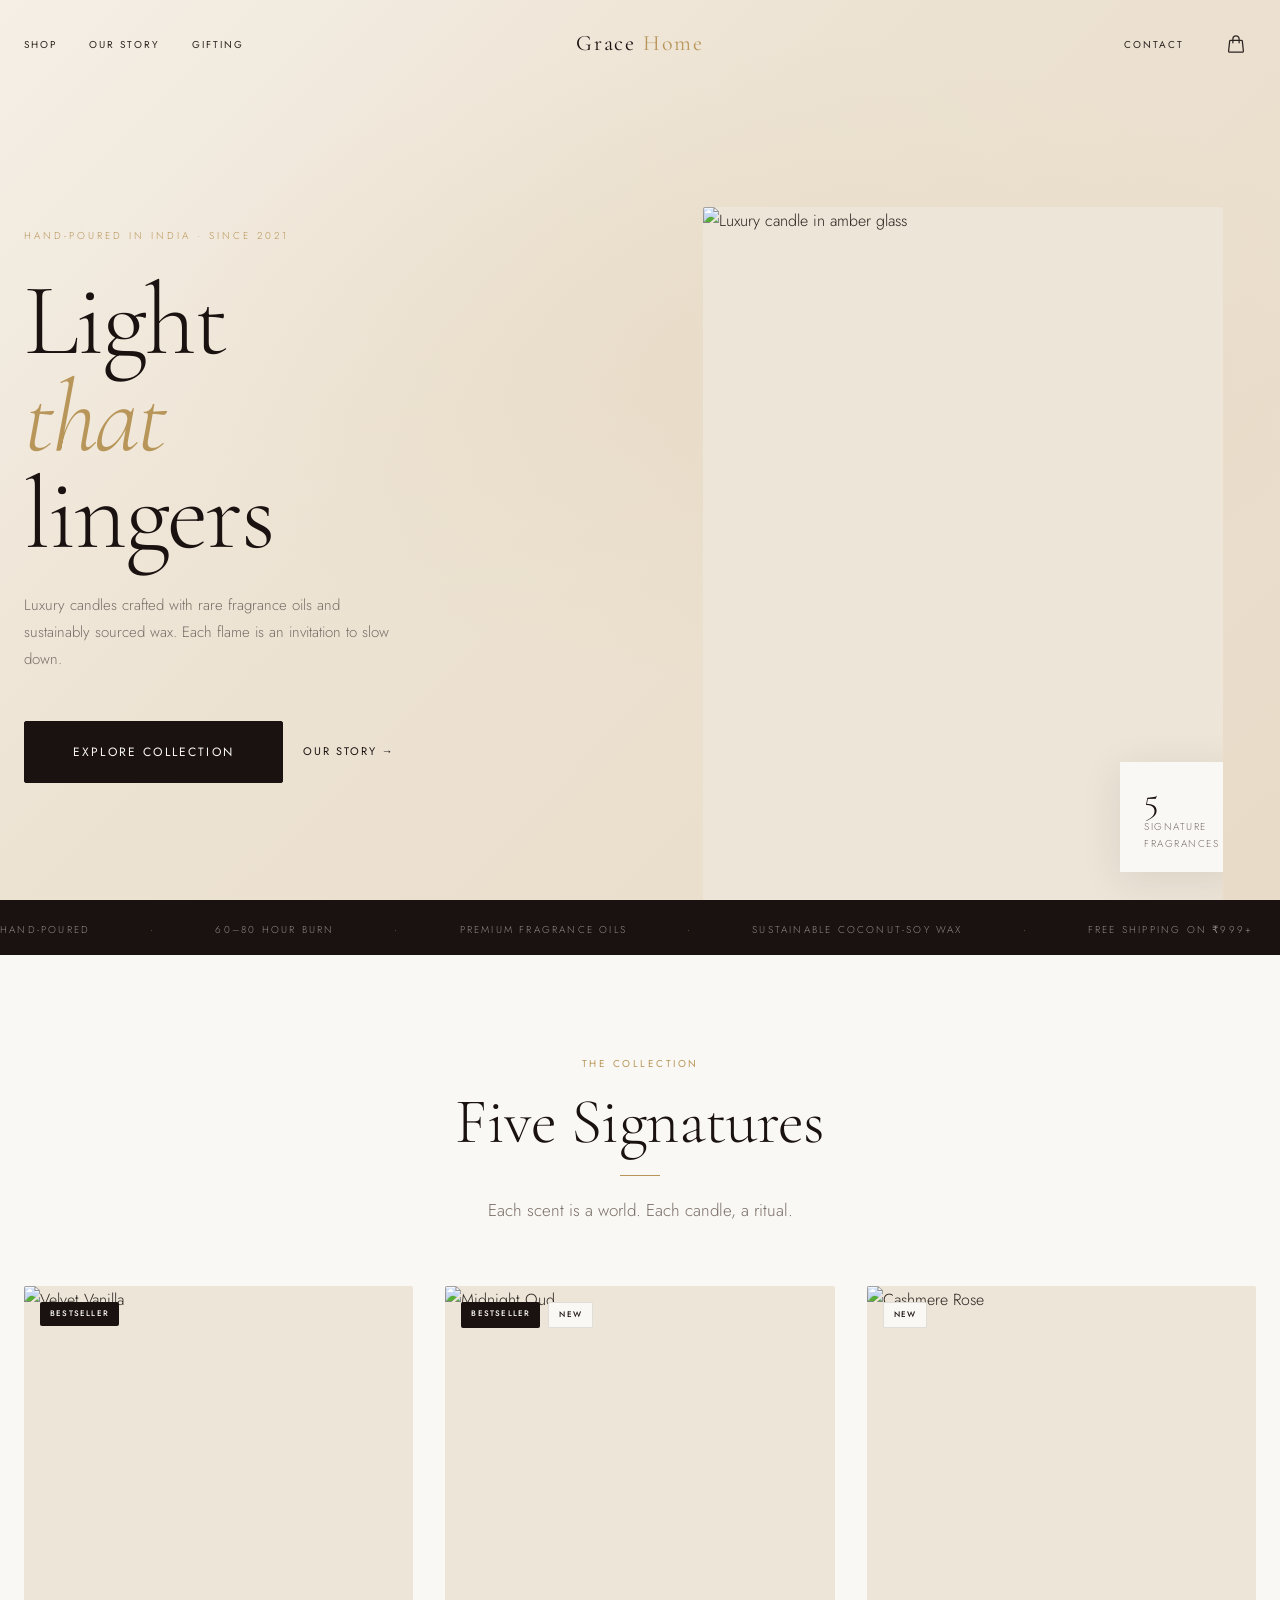
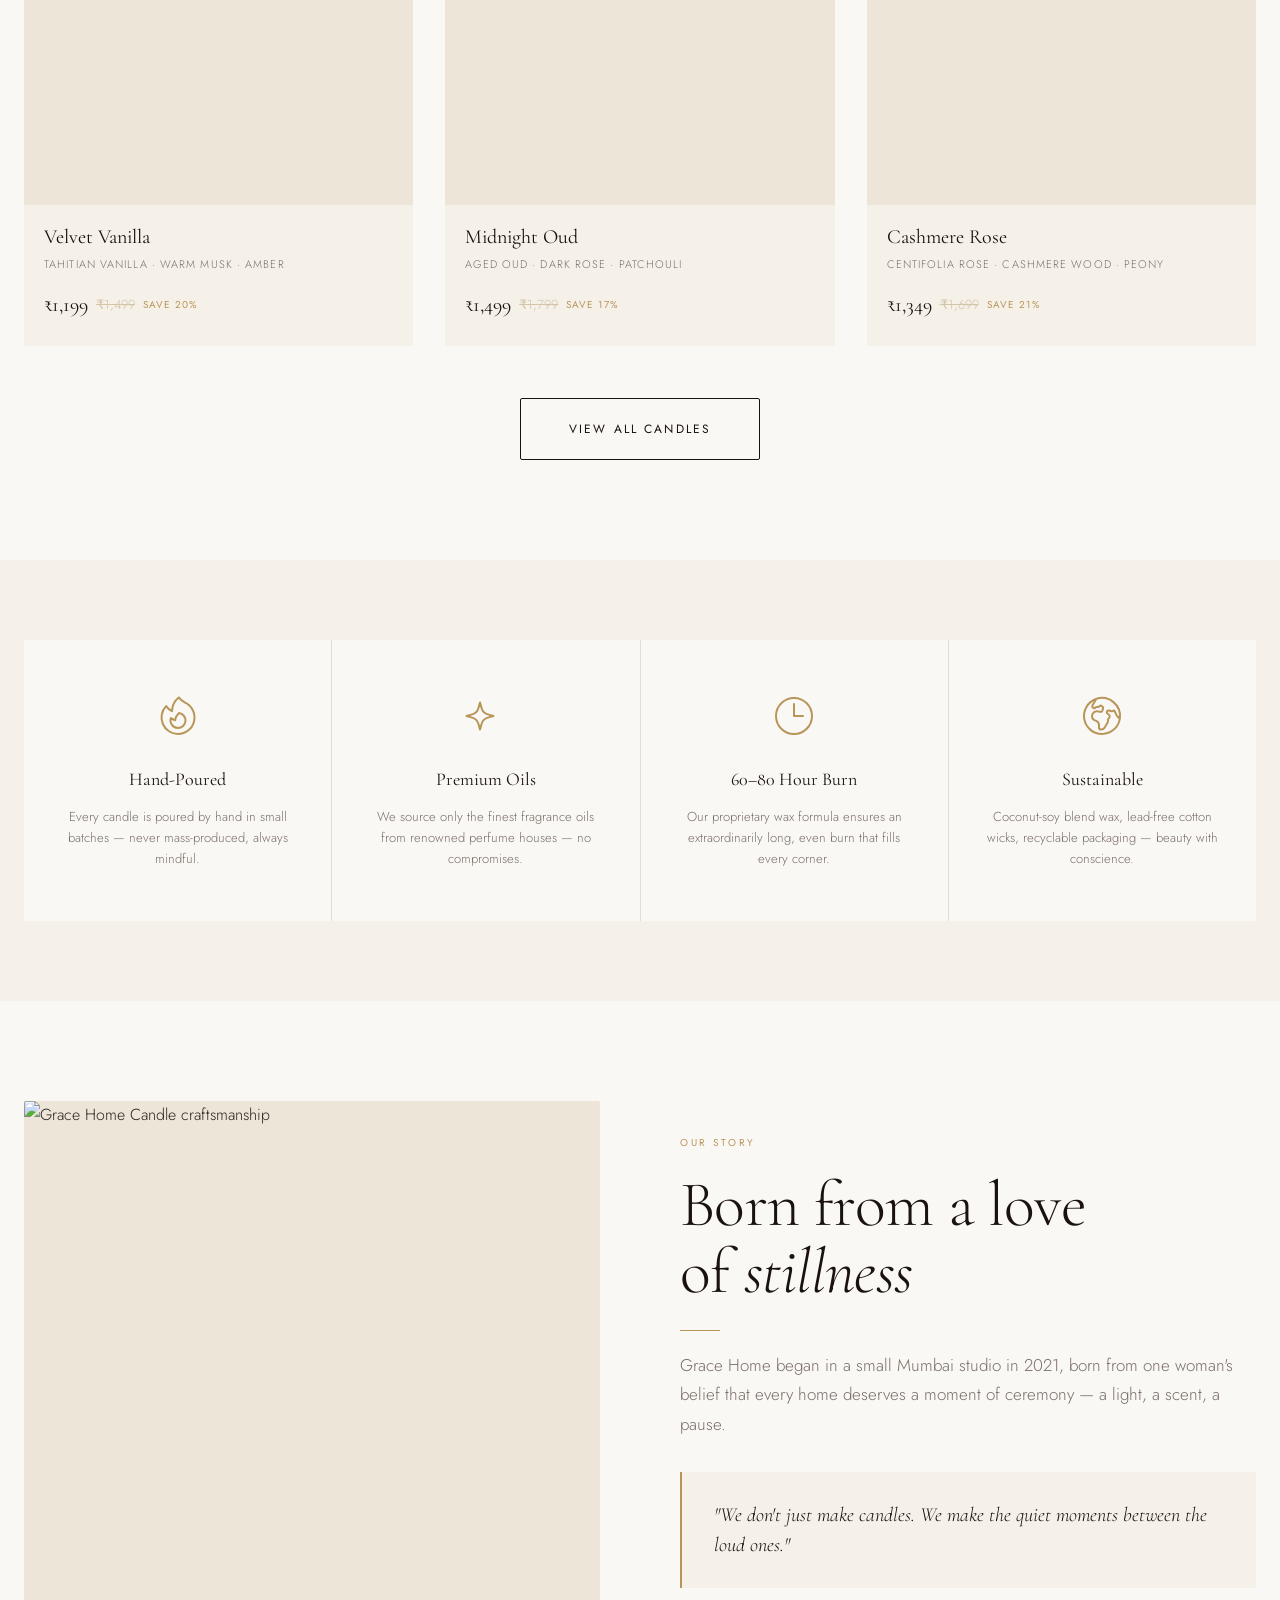
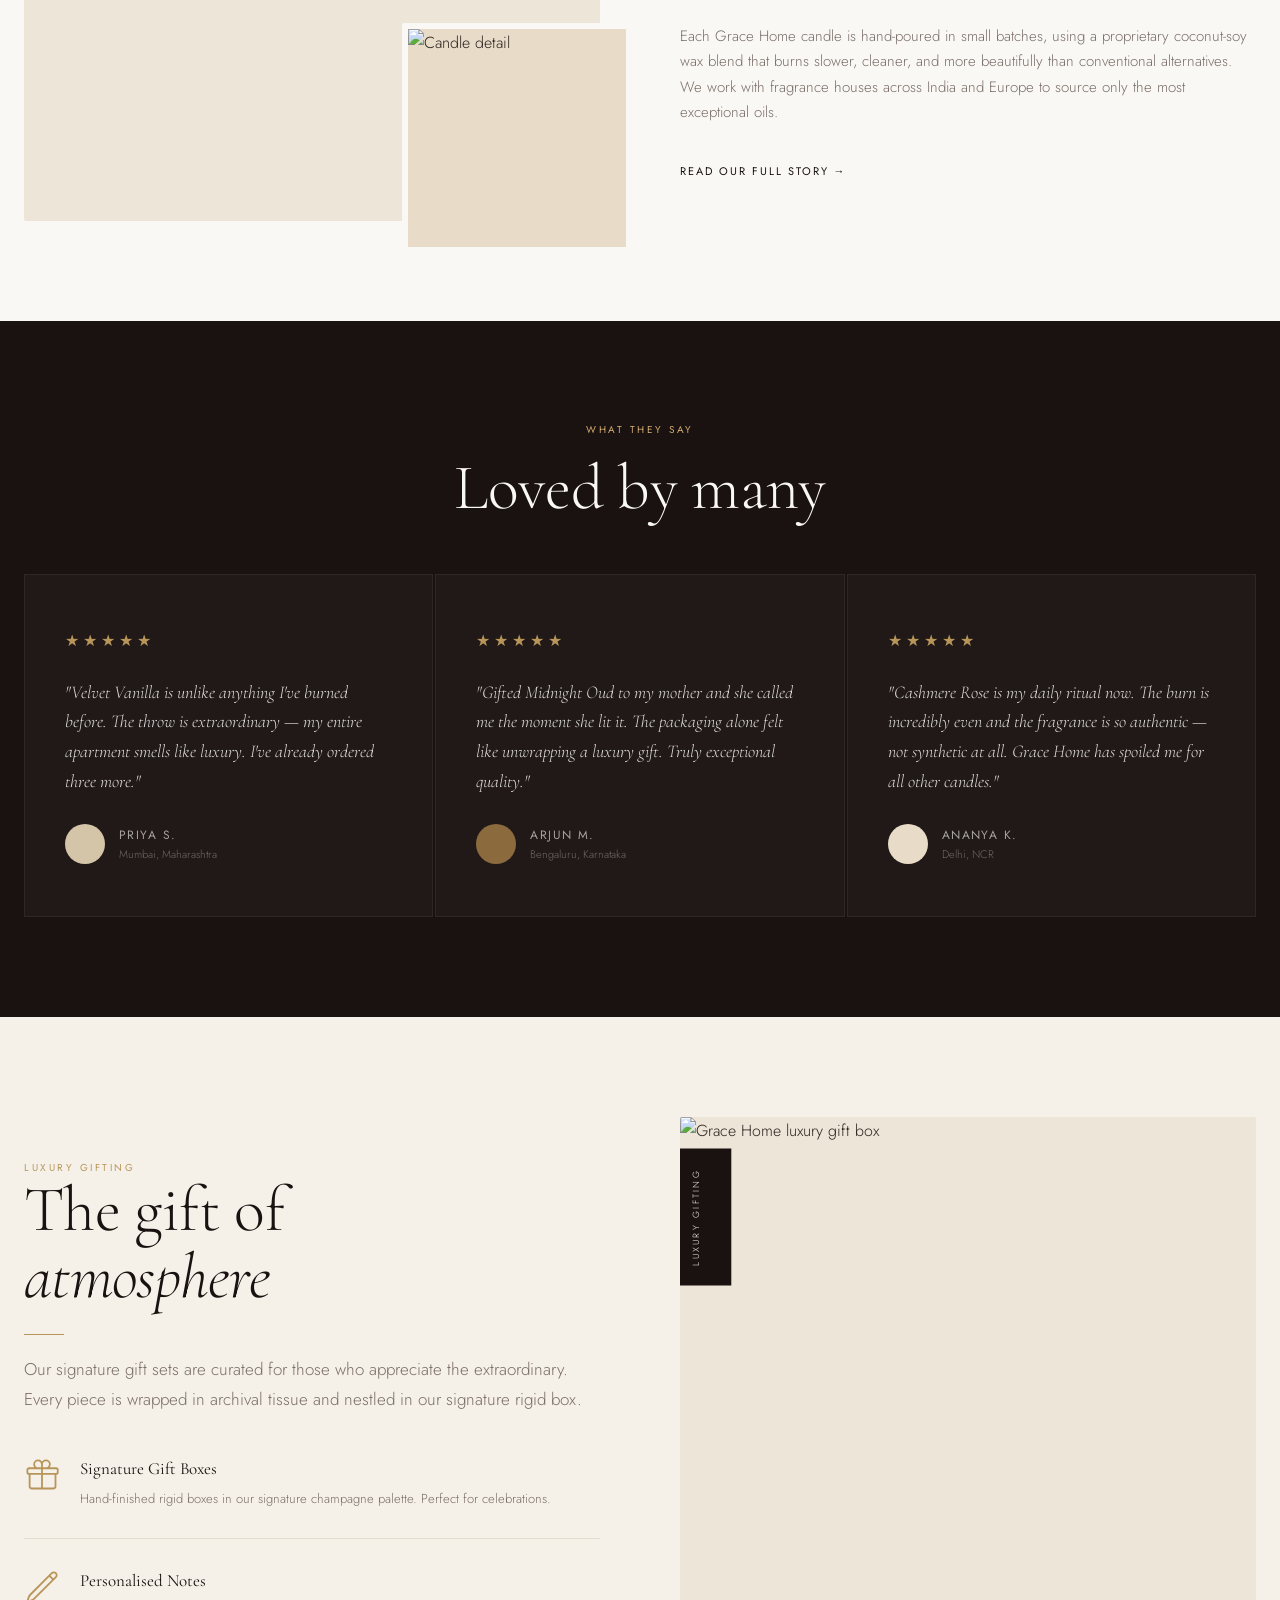
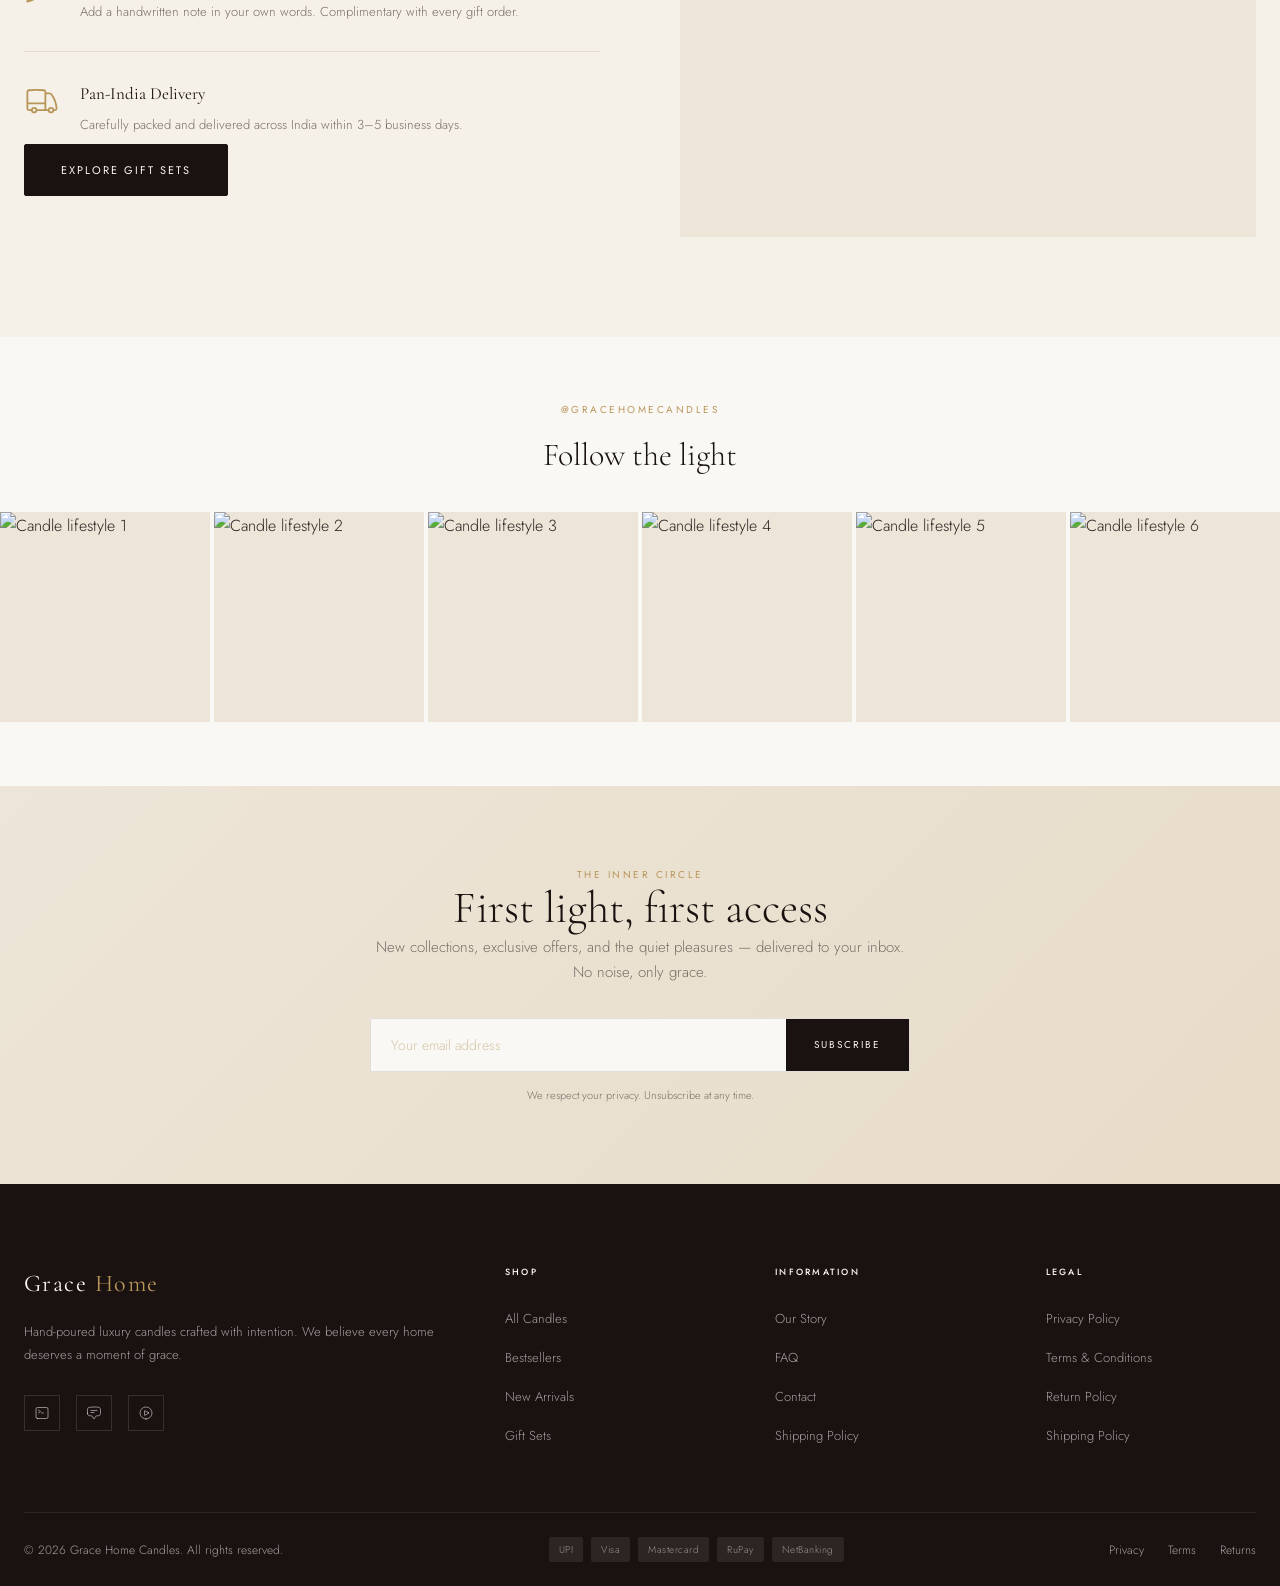
==== index.html @ 0228a427 "new" ====
<!DOCTYPE html>
<html lang="en">
<head>
  <meta charset="UTF-8">
  <meta name="viewport" content="width=device-width, initial-scale=1.0">
  <meta name="description" content="Grace Home Candles — Hand-poured luxury candles crafted with premium fragrance oils. Discover our collection of artisan candles for your home.">
  <meta name="keywords" content="luxury candles, hand-poured candles, premium candles, scented candles, home fragrance, India">
  <meta name="author" content="Grace Home Candles">
  <meta name="robots" content="index, follow">
  <meta property="og:title" content="Grace Home Candles — Luxury Hand-Poured Candles">
  <meta property="og:description" content="Artisan luxury candles crafted with intention. Premium fragrance oils, sustainable materials.">
  <meta property="og:type" content="website">
  <meta property="og:url" content="https://gracehomecandles.in">
  <meta name="theme-color" content="#FAF8F4">
  <!-- Security Headers (set server-side; listed here for reference) -->
  <!-- X-Content-Type-Options: nosniff -->
  <!-- X-Frame-Options: DENY -->
  <!-- X-XSS-Protection: 1; mode=block -->
  <!-- Referrer-Policy: strict-origin-when-cross-origin -->
  <title>Grace Home Candles — Luxury Hand-Poured Candles</title>
  <link rel="preconnect" href="https://fonts.googleapis.com">
  <link rel="preconnect" href="https://fonts.gstatic.com" crossorigin>
  <link href="https://fonts.googleapis.com/css2?family=Cormorant+Garamond:ital,wght@0,300;0,400;0,500;1,300;1,400&family=Jost:wght@200;300;400;500&display=swap" rel="stylesheet">
  <link rel="stylesheet" href="css/main.css">
  <link rel="canonical" href="https://gracehomecandles.in/">
</head>
<body>

<!-- Page Loader -->
<div id="page-loader" class="page-loader" role="status" aria-label="Loading">
  <div>
    <div class="loader-logo">Grace <span>Home</span></div>
    <div class="loader-bar"></div>
  </div>
</div>

<!-- Cart Overlay -->
<div id="cart-overlay" class="cart-overlay" aria-hidden="true"></div>

<!-- Cart Drawer -->
<aside id="cart-drawer" class="cart-drawer" aria-hidden="true" aria-label="Shopping Cart">
  <div class="cart-header">
    <h2 class="cart-title">Your Cart</h2>
    <button class="cart-close" data-cart-close aria-label="Close cart">
      <svg xmlns="http://www.w3.org/2000/svg" fill="none" viewBox="0 0 24 24" stroke="currentColor">
        <path stroke-linecap="round" stroke-linejoin="round" d="M6 18L18 6M6 6l12 12"/>
      </svg>
    </button>
  </div>
  <div class="cart-body" id="cart-body"></div>
  <div class="cart-footer" id="cart-footer" style="display:none">
    <div class="cart-subtotal">
      <span class="cart-subtotal-label">Subtotal</span>
      <span class="cart-subtotal-amount" id="cart-subtotal">₹0</span>
    </div>
    <p class="cart-shipping-note" id="cart-shipping-note"></p>
    <div class="cart-actions">
      <a href="pages/checkout.html" class="btn btn-primary btn-full"><span>Proceed to Checkout</span></a>
      <a href="pages/shop.html" class="btn btn-ghost" style="text-align:center">Continue Shopping</a>
    </div>
  </div>
</aside>

<!-- Mobile Navigation -->
<nav id="mobile-nav" class="mobile-nav" aria-label="Mobile navigation" aria-hidden="true">
  <button id="mobile-nav-close" class="mobile-nav-close" aria-label="Close menu">✕</button>
  <a href="index.html" class="mobile-nav-link">Home</a>
  <a href="pages/shop.html" class="mobile-nav-link">Shop</a>
  <a href="pages/about.html" class="mobile-nav-link">Our Story</a>
  <a href="pages/gifting.html" class="mobile-nav-link">Gifting</a>
  <a href="pages/contact.html" class="mobile-nav-link">Contact</a>
</nav>

<!-- Site Header -->
<header id="site-header" role="banner">
  <div class="container">
    <div class="header-inner">
      <nav class="nav-left" aria-label="Primary navigation">
        <a href="pages/shop.html" class="nav-link">Shop</a>
        <a href="pages/about.html" class="nav-link">Our Story</a>
        <a href="pages/gifting.html" class="nav-link">Gifting</a>
      </nav>

      <a href="index.html" class="nav-logo" aria-label="Grace Home Candles — Home">
        Grace <span>Home</span>
      </a>

      <div class="nav-right">
        <a href="pages/contact.html" class="nav-link">Contact</a>
        <button class="nav-icon-btn" data-cart-open aria-label="Open cart">
          <svg xmlns="http://www.w3.org/2000/svg" fill="none" viewBox="0 0 24 24" stroke="currentColor">
            <path stroke-linecap="round" stroke-linejoin="round" d="M15.75 10.5V6a3.75 3.75 0 10-7.5 0v4.5m11.356-1.993l1.263 12c.07.665-.45 1.243-1.119 1.243H4.25a1.125 1.125 0 01-1.12-1.243l1.264-12A1.125 1.125 0 015.513 7.5h12.974c.576 0 1.059.435 1.119 1.007z"/>
          </svg>
          <span class="cart-count" aria-label="Cart items"></span>
        </button>
        <button class="hamburger" id="mobile-nav-toggle" aria-label="Open navigation menu" aria-expanded="false">
          <span></span><span></span><span></span>
        </button>
      </div>
    </div>
  </div>
</header>

<!-- ── HERO ─────────────────────────────────────────── -->
<section class="hero" aria-labelledby="hero-headline">
  <div class="hero-bg" aria-hidden="true"></div>
  <div class="container">
    <div class="hero-grid">
      <div class="hero-text">
        <p class="hero-overline reveal">Hand-poured in India · Since 2021</p>
        <h1 id="hero-headline" class="display-xl hero-headline reveal reveal-delay-1">
          Light<br><em>that</em><br>lingers
        </h1>
        <p class="hero-sub reveal reveal-delay-2">
          Luxury candles crafted with rare fragrance oils and sustainably sourced wax. Each flame is an invitation to slow down.
        </p>
        <div class="hero-cta reveal reveal-delay-3">
          <a href="pages/shop.html" class="btn btn-primary btn-lg"><span>Explore Collection</span></a>
          <a href="pages/about.html" class="btn btn-ghost">Our Story →</a>
        </div>
        <div class="hero-scroll reveal reveal-delay-4" aria-hidden="true">Scroll to discover</div>
      </div>

      <div class="hero-visual" aria-hidden="true">
        <div class="hero-image-wrap">
          <img src="https://images.unsplash.com/photo-1602523961358-f9f03dd557db?w=900&q=85"
               alt="Luxury candle in amber glass" loading="eager" fetchpriority="high">
          <div class="hero-badge">
            <div class="hero-badge-num">5</div>
            <div class="hero-badge-text">Signature<br>Fragrances</div>
          </div>
        </div>
      </div>
    </div>
  </div>
</section>

<!-- ── MARQUEE / TICKER ──────────────────────────────── -->
<div style="background:var(--espresso);padding:14px 0;overflow:hidden;white-space:nowrap" aria-hidden="true">
  <div style="display:inline-flex;gap:60px;animation:marquee 30s linear infinite;font-size:10px;letter-spacing:0.22em;text-transform:uppercase;color:rgba(255,255,255,0.5)">
    <span>Hand-poured</span><span style="color:var(--gold)">·</span>
    <span>60–80 Hour Burn</span><span style="color:var(--gold)">·</span>
    <span>Premium Fragrance Oils</span><span style="color:var(--gold)">·</span>
    <span>Sustainable Coconut-Soy Wax</span><span style="color:var(--gold)">·</span>
    <span>Free Shipping on ₹999+</span><span style="color:var(--gold)">·</span>
    <span>Luxury Gift Packaging</span><span style="color:var(--gold)">·</span>
    <span>Hand-poured</span><span style="color:var(--gold)">·</span>
    <span>60–80 Hour Burn</span><span style="color:var(--gold)">·</span>
    <span>Premium Fragrance Oils</span><span style="color:var(--gold)">·</span>
    <span>Sustainable Coconut-Soy Wax</span><span style="color:var(--gold)">·</span>
    <span>Free Shipping on ₹999+</span><span style="color:var(--gold)">·</span>
    <span>Luxury Gift Packaging</span>
  </div>
</div>
<style>
@keyframes marquee { from { transform: translateX(0); } to { transform: translateX(-50%); } }
</style>

<!-- ── FEATURED COLLECTION ───────────────────────────── -->
<section class="section-pad" id="collection" aria-labelledby="collection-title">
  <div class="container">
    <div class="section-header centered">
      <p class="overline reveal">The Collection</p>
      <h2 id="collection-title" class="display-lg reveal reveal-delay-1">Five Signatures</h2>
      <div class="divider reveal reveal-delay-2"></div>
      <p class="body-lg reveal reveal-delay-3">Each scent is a world. Each candle, a ritual.</p>
    </div>

    <div class="products-grid" id="featured-products-grid">
      <!-- Rendered by JS -->
    </div>

    <div style="text-align:center;margin-top:52px" class="reveal">
      <a href="pages/shop.html" class="btn btn-outline btn-lg"><span>View All Candles</span></a>
    </div>
  </div>
</section>

<!-- ── BRAND ATTRIBUTES ──────────────────────────────── -->
<section style="background:var(--cream);padding:80px 0" aria-labelledby="features-title">
  <div class="container">
    <div class="features-grid">
      <div class="feature-item reveal">
        <div class="feature-icon" aria-hidden="true">
          <svg xmlns="http://www.w3.org/2000/svg" fill="none" viewBox="0 0 24 24" stroke="currentColor">
            <path stroke-linecap="round" stroke-linejoin="round" d="M15.362 5.214A8.252 8.252 0 0112 21 8.25 8.25 0 016.038 7.048 8.287 8.287 0 009 9.6a8.983 8.983 0 013.361-6.867 8.21 8.21 0 003 2.48z"/>
            <path stroke-linecap="round" stroke-linejoin="round" d="M12 18a3.75 3.75 0 00.495-7.467 5.99 5.99 0 00-1.925 3.546 5.974 5.974 0 01-2.133-1A3.75 3.75 0 0012 18z"/>
          </svg>
        </div>
        <h3 class="feature-title">Hand-Poured</h3>
        <p class="body-sm">Every candle is poured by hand in small batches — never mass-produced, always mindful.</p>
      </div>
      <div class="feature-item reveal reveal-delay-1">
        <div class="feature-icon" aria-hidden="true">
          <svg xmlns="http://www.w3.org/2000/svg" fill="none" viewBox="0 0 24 24" stroke="currentColor">
            <path stroke-linecap="round" stroke-linejoin="round" d="M9.813 15.904L9 18.75l-.813-2.846a4.5 4.5 0 00-3.09-3.09L2.25 12l2.846-.813a4.5 4.5 0 003.09-3.09L9 5.25l.813 2.846a4.5 4.5 0 003.09 3.09L15.75 12l-2.846.813a4.5 4.5 0 00-3.09 3.09z"/>
          </svg>
        </div>
        <h3 class="feature-title">Premium Oils</h3>
        <p class="body-sm">We source only the finest fragrance oils from renowned perfume houses — no compromises.</p>
      </div>
      <div class="feature-item reveal reveal-delay-2">
        <div class="feature-icon" aria-hidden="true">
          <svg xmlns="http://www.w3.org/2000/svg" fill="none" viewBox="0 0 24 24" stroke="currentColor">
            <path stroke-linecap="round" stroke-linejoin="round" d="M12 6v6h4.5m4.5 0a9 9 0 11-18 0 9 9 0 0118 0z"/>
          </svg>
        </div>
        <h3 class="feature-title">60–80 Hour Burn</h3>
        <p class="body-sm">Our proprietary wax formula ensures an extraordinarily long, even burn that fills every corner.</p>
      </div>
      <div class="feature-item reveal reveal-delay-3">
        <div class="feature-icon" aria-hidden="true">
          <svg xmlns="http://www.w3.org/2000/svg" fill="none" viewBox="0 0 24 24" stroke="currentColor">
            <path stroke-linecap="round" stroke-linejoin="round" d="M20.893 13.393l-1.135-1.135a2.252 2.252 0 01-.421-.585l-1.08-2.16a.414.414 0 00-.663-.107.827.827 0 01-.812.21l-1.273-.363a.89.89 0 00-.738 1.595l.587.39c.59.395.674 1.23.172 1.732l-.2.2c-.211.212-.33.498-.33.796v.41c0 .409-.11.809-.32 1.158l-1.315 2.191a2.11 2.11 0 01-1.81 1.025 1.055 1.055 0 01-1.055-1.055v-1.172c0-.92-.56-1.747-1.414-2.089l-.654-.261a2.25 2.25 0 01-1.384-2.46l.007-.042a2.25 2.25 0 01.29-.787l.09-.15a2.25 2.25 0 012.37-1.048l1.178.236a1.125 1.125 0 001.302-.795l.208-.73a1.125 1.125 0 00-.578-1.315l-.665-.332-.091.091a2.25 2.25 0 01-1.591.659h-.18c-.249 0-.487.1-.662.274a.931.931 0 01-1.458-1.137l1.411-2.353a2.25 2.25 0 00.286-.76m11.928 9.869A9 9 0 008.965 3.525m11.928 9.868A9 9 0 118.965 3.525"/>
          </svg>
        </div>
        <h3 class="feature-title">Sustainable</h3>
        <p class="body-sm">Coconut-soy blend wax, lead-free cotton wicks, recyclable packaging — beauty with conscience.</p>
      </div>
    </div>
  </div>
</section>

<!-- ── BRAND STORY ───────────────────────────────────── -->
<section class="section-pad" aria-labelledby="story-title">
  <div class="container">
    <div class="story-grid">
      <div class="story-image" aria-hidden="true">
        <div class="story-image-main">
          <img src="https://images.unsplash.com/photo-1544148103-0773bf10d330?w=800&q=85"
               alt="Grace Home Candle craftsmanship" loading="lazy">
        </div>
        <div class="story-image-accent">
          <img src="https://images.unsplash.com/photo-1574943320219-553eb213f72d?w=400&q=85"
               alt="Candle detail" loading="lazy">
        </div>
      </div>
      <div class="story-text">
        <p class="overline reveal">Our Story</p>
        <h2 id="story-title" class="display-lg reveal reveal-delay-1">Born from a love<br>of <em>stillness</em></h2>
        <div class="divider divider-left reveal reveal-delay-2"></div>
        <p class="body-lg reveal reveal-delay-2">
          Grace Home began in a small Mumbai studio in 2021, born from one woman's belief that every home deserves a moment of ceremony — a light, a scent, a pause.
        </p>
        <div class="story-quote reveal reveal-delay-3">
          <p>"We don't just make candles. We make the quiet moments between the loud ones."</p>
        </div>
        <p class="body-md reveal reveal-delay-3">
          Each Grace Home candle is hand-poured in small batches, using a proprietary coconut-soy wax blend that burns slower, cleaner, and more beautifully than conventional alternatives. We work with fragrance houses across India and Europe to source only the most exceptional oils.
        </p>
        <a href="pages/about.html" class="btn btn-ghost reveal reveal-delay-4" style="margin-top:28px">Read Our Full Story →</a>
      </div>
    </div>
  </div>
</section>

<!-- ── TESTIMONIALS ──────────────────────────────────── -->
<section class="testimonials-wrap" aria-labelledby="testimonials-title">
  <div class="container">
    <div class="section-header centered" style="margin-bottom:52px">
      <p class="overline reveal" style="color:var(--gold-light)">What They Say</p>
      <h2 id="testimonials-title" class="display-lg reveal reveal-delay-1" style="color:var(--ivory)">Loved by many</h2>
    </div>
    <div class="testimonials-grid">
      <article class="testimonial-item reveal">
        <div class="testimonial-stars" aria-label="5 stars">★★★★★</div>
        <p class="testimonial-text">"Velvet Vanilla is unlike anything I've burned before. The throw is extraordinary — my entire apartment smells like luxury. I've already ordered three more."</p>
        <div class="testimonial-author">
          <div class="testimonial-avatar" aria-hidden="true" style="background:var(--sand)"></div>
          <div>
            <p class="testimonial-name">Priya S.</p>
            <p class="testimonial-loc">Mumbai, Maharashtra</p>
          </div>
        </div>
      </article>
      <article class="testimonial-item reveal reveal-delay-1">
        <div class="testimonial-stars" aria-label="5 stars">★★★★★</div>
        <p class="testimonial-text">"Gifted Midnight Oud to my mother and she called me the moment she lit it. The packaging alone felt like unwrapping a luxury gift. Truly exceptional quality."</p>
        <div class="testimonial-author">
          <div class="testimonial-avatar" aria-hidden="true" style="background:var(--bronze)"></div>
          <div>
            <p class="testimonial-name">Arjun M.</p>
            <p class="testimonial-loc">Bengaluru, Karnataka</p>
          </div>
        </div>
      </article>
      <article class="testimonial-item reveal reveal-delay-2">
        <div class="testimonial-stars" aria-label="5 stars">★★★★★</div>
        <p class="testimonial-text">"Cashmere Rose is my daily ritual now. The burn is incredibly even and the fragrance is so authentic — not synthetic at all. Grace Home has spoiled me for all other candles."</p>
        <div class="testimonial-author">
          <div class="testimonial-avatar" aria-hidden="true" style="background:var(--champagne)"></div>
          <div>
            <p class="testimonial-name">Ananya K.</p>
            <p class="testimonial-loc">Delhi, NCR</p>
          </div>
        </div>
      </article>
    </div>
  </div>
</section>

<!-- ── GIFTING ────────────────────────────────────────── -->
<section class="gifting-section" aria-labelledby="gifting-title">
  <div class="container">
    <div class="gifting-grid">
      <div class="gifting-text">
        <p class="overline reveal">Luxury Gifting</p>
        <h2 id="gifting-title" class="display-lg reveal reveal-delay-1">The gift of<br><em>atmosphere</em></h2>
        <div class="divider divider-left reveal reveal-delay-1"></div>
        <p class="body-lg reveal reveal-delay-2">
          Our signature gift sets are curated for those who appreciate the extraordinary. Every piece is wrapped in archival tissue and nestled in our signature rigid box.
        </p>
        <div class="reveal reveal-delay-2">
          <div class="gifting-feature">
            <div class="gifting-feat-icon" aria-hidden="true">
              <svg xmlns="http://www.w3.org/2000/svg" fill="none" viewBox="0 0 24 24" stroke="currentColor">
                <path stroke-linecap="round" stroke-linejoin="round" d="M21 11.25v8.25a1.5 1.5 0 01-1.5 1.5H5.25a1.5 1.5 0 01-1.5-1.5v-8.25M12 4.875A2.625 2.625 0 109.375 7.5H12m0-2.625V7.5m0-2.625A2.625 2.625 0 1114.625 7.5H12m0 0V21m-8.625-9.75h18c.621 0 1.125-.504 1.125-1.125v-1.5c0-.621-.504-1.125-1.125-1.125h-18c-.621 0-1.125.504-1.125 1.125v1.5c0 .621.504 1.125 1.125 1.125z"/>
              </svg>
            </div>
            <div>
              <p class="gifting-feat-title">Signature Gift Boxes</p>
              <p class="body-sm">Hand-finished rigid boxes in our signature champagne palette. Perfect for celebrations.</p>
            </div>
          </div>
          <div class="gifting-feature">
            <div class="gifting-feat-icon" aria-hidden="true">
              <svg xmlns="http://www.w3.org/2000/svg" fill="none" viewBox="0 0 24 24" stroke="currentColor">
                <path stroke-linecap="round" stroke-linejoin="round" d="M16.862 4.487l1.687-1.688a1.875 1.875 0 112.652 2.652L6.832 19.82a4.5 4.5 0 01-1.897 1.13l-2.685.8.8-2.685a4.5 4.5 0 011.13-1.897L16.863 4.487zm0 0L19.5 7.125"/>
              </svg>
            </div>
            <div>
              <p class="gifting-feat-title">Personalised Notes</p>
              <p class="body-sm">Add a handwritten note in your own words. Complimentary with every gift order.</p>
            </div>
          </div>
          <div class="gifting-feature">
            <div class="gifting-feat-icon" aria-hidden="true">
              <svg xmlns="http://www.w3.org/2000/svg" fill="none" viewBox="0 0 24 24" stroke="currentColor">
                <path stroke-linecap="round" stroke-linejoin="round" d="M8.25 18.75a1.5 1.5 0 01-3 0m3 0a1.5 1.5 0 00-3 0m3 0h6m-9 0H3.375a1.125 1.125 0 01-1.125-1.125V14.25m17.25 4.5a1.5 1.5 0 01-3 0m3 0a1.5 1.5 0 00-3 0m3 0h1.125c.621 0 1.129-.504 1.09-1.124a17.902 17.902 0 00-3.213-9.193 2.056 2.056 0 00-1.58-.86H14.25M16.5 18.75h-2.25m0-11.177v-.958c0-.568-.422-1.048-.987-1.106a48.554 48.554 0 00-10.026 0 1.106 1.106 0 00-.987 1.106v7.635m12-6.677v6.677m0 4.5v-4.5m0 0h-12"/>
              </svg>
            </div>
            <div>
              <p class="gifting-feat-title">Pan-India Delivery</p>
              <p class="body-sm">Carefully packed and delivered across India within 3–5 business days.</p>
            </div>
          </div>
        </div>
        <a href="pages/gifting.html" class="btn btn-primary reveal reveal-delay-3" style="margin-top:8px"><span>Explore Gift Sets</span></a>
      </div>
      <div class="gifting-image reveal reveal-delay-1">
        <img src="https://images.unsplash.com/photo-1607006344380-b6775a0824a7?w=800&q=85"
             alt="Grace Home luxury gift box" loading="lazy">
        <div class="gifting-tag" aria-hidden="true">Luxury Gifting</div>
      </div>
    </div>
  </div>
</section>

<!-- ── INSTAGRAM GALLERY ─────────────────────────────── -->
<section class="section-pad-sm" aria-labelledby="instagram-title">
  <div class="container">
    <div class="section-header centered" style="margin-bottom:36px">
      <p class="overline reveal">@gracehomecandles</p>
      <h2 id="instagram-title" class="display-sm reveal reveal-delay-1">Follow the light</h2>
    </div>
  </div>
  <div class="instagram-grid" role="list" aria-label="Instagram gallery">
    <div class="insta-item reveal" role="listitem">
      <img src="https://images.unsplash.com/photo-1602523961358-f9f03dd557db?w=400&q=80" alt="Candle lifestyle 1" loading="lazy">
      <div class="insta-overlay" aria-hidden="true">
        <svg class="insta-icon" xmlns="http://www.w3.org/2000/svg" fill="none" viewBox="0 0 24 24" stroke="currentColor">
          <path stroke-linecap="round" stroke-linejoin="round" stroke-width="1.5" d="M6.827 6.175A2.31 2.31 0 015.186 7.23c-.38.054-.757.112-1.134.175C2.999 7.58 2.25 8.507 2.25 9.574V18a2.25 2.25 0 002.25 2.25h15A2.25 2.25 0 0021.75 18V9.574c0-1.067-.75-1.994-1.802-2.169a47.865 47.865 0 00-1.134-.175 2.31 2.31 0 01-1.64-1.055l-.822-1.316a2.192 2.192 0 00-1.736-1.039 48.774 48.774 0 00-5.232 0 2.192 2.192 0 00-1.736 1.039l-.821 1.316z"/>
          <path stroke-linecap="round" stroke-linejoin="round" stroke-width="1.5" d="M16.5 12.75a4.5 4.5 0 11-9 0 4.5 4.5 0 019 0zM18.75 10.5h.008v.008h-.008V10.5z"/>
        </svg>
      </div>
    </div>
    <div class="insta-item reveal reveal-delay-1" role="listitem">
      <img src="https://images.unsplash.com/photo-1544148103-0773bf10d330?w=400&q=80" alt="Candle lifestyle 2" loading="lazy">
      <div class="insta-overlay" aria-hidden="true"></div>
    </div>
    <div class="insta-item reveal reveal-delay-2" role="listitem">
      <img src="https://images.unsplash.com/photo-1608181831718-6b9c7e1bda9f?w=400&q=80" alt="Candle lifestyle 3" loading="lazy">
      <div class="insta-overlay" aria-hidden="true"></div>
    </div>
    <div class="insta-item reveal reveal-delay-3" role="listitem">
      <img src="https://images.unsplash.com/photo-1563170351-be82bc888aa4?w=400&q=80" alt="Candle lifestyle 4" loading="lazy">
      <div class="insta-overlay" aria-hidden="true"></div>
    </div>
    <div class="insta-item reveal reveal-delay-4" role="listitem">
      <img src="https://images.unsplash.com/photo-1543342384-1f1350e27861?w=400&q=80" alt="Candle lifestyle 5" loading="lazy">
      <div class="insta-overlay" aria-hidden="true"></div>
    </div>
    <div class="insta-item reveal reveal-delay-4" role="listitem">
      <img src="https://images.unsplash.com/photo-1574943320219-553eb213f72d?w=400&q=80" alt="Candle lifestyle 6" loading="lazy">
      <div class="insta-overlay" aria-hidden="true"></div>
    </div>
  </div>
</section>

<!-- ── NEWSLETTER ─────────────────────────────────────── -->
<section class="newsletter-wrap" aria-labelledby="newsletter-title">
  <div class="container">
    <div class="newsletter-inner">
      <p class="overline reveal">The Inner Circle</p>
      <h2 id="newsletter-title" class="display-md reveal reveal-delay-1">First light, first access</h2>
      <p class="body-md reveal reveal-delay-2">New collections, exclusive offers, and the quiet pleasures — delivered to your inbox. No noise, only grace.</p>
      <form data-newsletter-form class="newsletter-form reveal reveal-delay-3" novalidate>
        <label for="newsletter-email" class="visually-hidden">Email address</label>
        <input type="email" id="newsletter-email" name="email" placeholder="Your email address" required autocomplete="email">
        <button type="submit">Subscribe</button>
      </form>
      <p class="newsletter-note reveal reveal-delay-4">We respect your privacy. Unsubscribe at any time.</p>
    </div>
  </div>
</section>

<!-- ── FOOTER ─────────────────────────────────────────── -->
<footer class="site-footer" role="contentinfo">
  <div class="container">
    <div class="footer-grid">
      <div>
        <div class="footer-brand-name">Grace <span>Home</span></div>
        <p class="footer-brand-desc">Hand-poured luxury candles crafted with intention. We believe every home deserves a moment of grace.</p>
        <div class="footer-social">
          <a href="https://instagram.com" target="_blank" rel="noopener noreferrer" aria-label="Instagram">
            <svg xmlns="http://www.w3.org/2000/svg" fill="none" viewBox="0 0 24 24" stroke="currentColor">
              <path stroke-linecap="round" stroke-linejoin="round" d="M6.75 7.5l3 2.25-3 2.25m4.5 0h3m-9 8.25h13.5A2.25 2.25 0 0021 18V6a2.25 2.25 0 00-2.25-2.25H5.25A2.25 2.25 0 003 6v12a2.25 2.25 0 002.25 2.25z"/>
            </svg>
          </a>
          <a href="https://facebook.com" target="_blank" rel="noopener noreferrer" aria-label="Facebook">
            <svg xmlns="http://www.w3.org/2000/svg" fill="none" viewBox="0 0 24 24" stroke="currentColor">
              <path stroke-linecap="round" stroke-linejoin="round" d="M7.5 8.25h9m-9 3H12m-9.75 1.51c0 1.6 1.123 2.994 2.707 3.227 1.129.166 2.27.293 3.423.379.35.026.67.21.865.501L12 21l2.755-4.133a1.14 1.14 0 01.865-.501 48.172 48.172 0 003.423-.379c1.584-.233 2.707-1.626 2.707-3.228V6.741c0-1.602-1.123-2.995-2.707-3.228A48.394 48.394 0 0012 3c-2.392 0-4.744.175-7.043.513C3.373 3.746 2.25 5.14 2.25 6.741v6.018z"/>
            </svg>
          </a>
          <a href="https://pinterest.com" target="_blank" rel="noopener noreferrer" aria-label="Pinterest">
            <svg xmlns="http://www.w3.org/2000/svg" fill="none" viewBox="0 0 24 24" stroke="currentColor">
              <path stroke-linecap="round" stroke-linejoin="round" d="M12 21a9 9 0 100-18 9 9 0 000 18z"/><path stroke-linecap="round" stroke-linejoin="round" d="M15.91 11.672a.375.375 0 010 .656l-5.603 3.113a.375.375 0 01-.557-.328V8.887c0-.286.307-.466.557-.327l5.603 3.112z"/>
            </svg>
          </a>
        </div>
      </div>
      <div>
        <p class="footer-heading">Shop</p>
        <ul class="footer-links">
          <li><a href="pages/shop.html">All Candles</a></li>
          <li><a href="pages/shop.html?filter=bestseller">Bestsellers</a></li>
          <li><a href="pages/shop.html?filter=new">New Arrivals</a></li>
          <li><a href="pages/gifting.html">Gift Sets</a></li>
        </ul>
      </div>
      <div>
        <p class="footer-heading">Information</p>
        <ul class="footer-links">
          <li><a href="pages/about.html">Our Story</a></li>
          <li><a href="pages/faq.html">FAQ</a></li>
          <li><a href="pages/contact.html">Contact</a></li>
          <li><a href="pages/shipping-policy.html">Shipping Policy</a></li>
        </ul>
      </div>
      <div>
        <p class="footer-heading">Legal</p>
        <ul class="footer-links">
          <li><a href="pages/privacy-policy.html">Privacy Policy</a></li>
          <li><a href="pages/terms.html">Terms & Conditions</a></li>
          <li><a href="pages/return-policy.html">Return Policy</a></li>
          <li><a href="pages/shipping-policy.html">Shipping Policy</a></li>
        </ul>
      </div>
    </div>
    <div class="footer-bottom">
      <p>© <span id="current-year">2025</span> Grace Home Candles. All rights reserved.</p>
      <div class="footer-payment" aria-label="Accepted payment methods">
        <span class="payment-icon">UPI</span>
        <span class="payment-icon">Visa</span>
        <span class="payment-icon">Mastercard</span>
        <span class="payment-icon">RuPay</span>
        <span class="payment-icon">NetBanking</span>
      </div>
      <div class="footer-bottom-links">
        <a href="pages/privacy-policy.html">Privacy</a>
        <a href="pages/terms.html">Terms</a>
        <a href="pages/return-policy.html">Returns</a>
      </div>
    </div>
  </div>
</footer>

<!-- Toast Container -->
<div id="toast-container" class="toast-container" aria-live="polite" aria-atomic="true"></div>

<!-- Scripts -->
<script src="js/products.js"></script>
<script src="js/core.js"></script>
<script>
  document.getElementById('current-year').textContent = new Date().getFullYear();

  // Render featured products
  document.addEventListener('DOMContentLoaded', () => {
    const grid = document.getElementById('featured-products-grid');
    if (grid && typeof PRODUCTS !== 'undefined') {
      const featured = PRODUCTS.filter(p => p.featured);
      grid.innerHTML = featured.map((p, i) => renderProductCard(p, i)).join('');
      ScrollReveal.init(); // Re-init after dynamic render

      // Click to product page
      grid.querySelectorAll('.product-card').forEach(card => {
        card.addEventListener('click', (e) => {
          if (e.target.closest('button')) return;
          const id = card.dataset.productId;
          window.location.href = `pages/product.html?id=${id}`;
        });
      });
    }
  });
</script>
</body>
</html>
---- css/main.css ----
/* ============================================================
   GRACE HOME CANDLES — LUXURY DESIGN SYSTEM
   ============================================================ */

@import url('https://fonts.googleapis.com/css2?family=Cormorant+Garamond:ital,wght@0,300;0,400;0,500;0,600;1,300;1,400;1,500&family=Jost:wght@200;300;400;500&display=swap');

/* ── CSS Variables ── */
:root {
  --ivory:        #FAF8F4;
  --cream:        #F5F0E8;
  --cashmere:     #EDE5D8;
  --champagne:    #E8DCC8;
  --sand:         #D4C4A8;
  --gold:         #B8965A;
  --gold-light:   #D4AE72;
  --bronze:       #8B6B3D;
  --charcoal:     #2C2420;
  --espresso:     #1A1210;
  --muted:        #7A6E68;
  --border:       rgba(180,160,130,0.25);
  --border-dark:  rgba(44,36,32,0.12);
  --shadow-sm:    0 2px 20px rgba(44,36,32,0.06);
  --shadow-md:    0 8px 40px rgba(44,36,32,0.10);
  --shadow-lg:    0 24px 80px rgba(44,36,32,0.14);
  --font-serif:   'Cormorant Garamond', Georgia, serif;
  --font-sans:    'Jost', 'Helvetica Neue', Arial, sans-serif;
  --transition:   0.45s cubic-bezier(0.25,0.46,0.45,0.94);
  --transition-fast: 0.22s cubic-bezier(0.25,0.46,0.45,0.94);
  --max-w:        1320px;
  --radius:       2px;
}

/* ── Reset ── */
*, *::before, *::after { box-sizing: border-box; margin: 0; padding: 0; }
html { font-size: 16px; scroll-behavior: smooth; -webkit-text-size-adjust: 100%; }
body {
  font-family: var(--font-sans);
  font-weight: 300;
  color: var(--charcoal);
  background: var(--ivory);
  line-height: 1.7;
  overflow-x: hidden;
  -webkit-font-smoothing: antialiased;
}
img { max-width: 100%; height: auto; display: block; }
a { color: inherit; text-decoration: none; }
button { cursor: pointer; border: none; background: none; font-family: var(--font-sans); }
ul { list-style: none; }
input, textarea, select { font-family: var(--font-sans); }

/* ── Utility ── */
.container { width: 100%; max-width: var(--max-w); margin: 0 auto; padding: 0 24px; }
.visually-hidden { position: absolute; width: 1px; height: 1px; overflow: hidden; clip: rect(0,0,0,0); white-space: nowrap; }
.section-pad { padding: 100px 0; }
.section-pad-sm { padding: 64px 0; }
.text-center { text-align: center; }
.text-gold { color: var(--gold); }
.fw-300 { font-weight: 300; }
.fw-400 { font-weight: 400; }
.serif { font-family: var(--font-serif); }

/* ── Typography ── */
.display-xl {
  font-family: var(--font-serif);
  font-size: clamp(52px, 8vw, 120px);
  font-weight: 300;
  line-height: 0.95;
  letter-spacing: -0.02em;
  color: var(--espresso);
}
.display-lg {
  font-family: var(--font-serif);
  font-size: clamp(38px, 5vw, 72px);
  font-weight: 300;
  line-height: 1.05;
  letter-spacing: -0.01em;
  color: var(--espresso);
}
.display-md {
  font-family: var(--font-serif);
  font-size: clamp(28px, 3.5vw, 48px);
  font-weight: 300;
  line-height: 1.15;
  color: var(--espresso);
}
.display-sm {
  font-family: var(--font-serif);
  font-size: clamp(22px, 2.5vw, 32px);
  font-weight: 300;
  line-height: 1.3;
  color: var(--espresso);
}
.overline {
  font-family: var(--font-sans);
  font-size: 10px;
  font-weight: 400;
  letter-spacing: 0.25em;
  text-transform: uppercase;
  color: var(--gold);
}
.body-lg { font-size: 17px; font-weight: 300; line-height: 1.75; color: var(--muted); }
.body-md { font-size: 15px; font-weight: 300; line-height: 1.7; color: var(--muted); }
.body-sm { font-size: 13px; font-weight: 300; line-height: 1.6; color: var(--muted); }

/* ── Divider ── */
.divider {
  width: 40px;
  height: 1px;
  background: var(--gold);
  margin: 20px auto;
}
.divider-left { margin: 20px 0; }

/* ── Buttons ── */
.btn {
  display: inline-flex;
  align-items: center;
  gap: 10px;
  font-family: var(--font-sans);
  font-size: 11px;
  font-weight: 400;
  letter-spacing: 0.18em;
  text-transform: uppercase;
  padding: 16px 36px;
  transition: var(--transition);
  position: relative;
  overflow: hidden;
  border-radius: var(--radius);
}
.btn-primary {
  background: var(--espresso);
  color: var(--ivory);
  border: 1px solid var(--espresso);
}
.btn-primary::before {
  content: '';
  position: absolute;
  inset: 0;
  background: var(--gold);
  transform: translateX(-101%);
  transition: transform var(--transition);
  z-index: 0;
}
.btn-primary:hover::before { transform: translateX(0); }
.btn-primary span { position: relative; z-index: 1; }
.btn-primary:hover { border-color: var(--gold); color: var(--ivory); }

.btn-outline {
  background: transparent;
  color: var(--espresso);
  border: 1px solid var(--espresso);
}
.btn-outline:hover { background: var(--espresso); color: var(--ivory); }

.btn-ghost {
  background: transparent;
  color: var(--espresso);
  border: none;
  padding: 8px 0;
  font-size: 11px;
  letter-spacing: 0.18em;
  text-transform: uppercase;
}
.btn-ghost::after {
  content: '';
  display: block;
  height: 1px;
  background: var(--gold);
  transform: scaleX(0);
  transform-origin: left;
  transition: transform var(--transition);
  margin-top: 2px;
}
.btn-ghost:hover::after { transform: scaleX(1); }

.btn-gold {
  background: var(--gold);
  color: var(--ivory);
  border: 1px solid var(--gold);
}
.btn-gold:hover { background: var(--bronze); border-color: var(--bronze); }

.btn-lg { padding: 20px 48px; font-size: 12px; }
.btn-sm { padding: 12px 24px; font-size: 10px; }
.btn-full { width: 100%; justify-content: center; }

/* ── Header / Navigation ── */
#site-header {
  position: fixed;
  top: 0; left: 0; right: 0;
  z-index: 1000;
  transition: background var(--transition), box-shadow var(--transition), padding var(--transition);
  padding: 24px 0;
}
#site-header.scrolled {
  background: rgba(250,248,244,0.95);
  backdrop-filter: blur(16px);
  -webkit-backdrop-filter: blur(16px);
  box-shadow: var(--shadow-sm);
  padding: 16px 0;
}
.header-inner {
  display: grid;
  grid-template-columns: 1fr auto 1fr;
  align-items: center;
  gap: 20px;
}
.nav-logo {
  text-align: center;
  font-family: var(--font-serif);
  font-size: 22px;
  font-weight: 400;
  letter-spacing: 0.08em;
  color: var(--espresso);
}
.nav-logo span { color: var(--gold); }
.nav-left, .nav-right {
  display: flex;
  align-items: center;
  gap: 32px;
}
.nav-right { justify-content: flex-end; }
.nav-link {
  font-size: 10px;
  font-weight: 400;
  letter-spacing: 0.2em;
  text-transform: uppercase;
  color: var(--charcoal);
  transition: color var(--transition-fast);
  position: relative;
}
.nav-link::after {
  content: '';
  position: absolute;
  bottom: -2px;
  left: 0; right: 0;
  height: 1px;
  background: var(--gold);
  transform: scaleX(0);
  transition: transform var(--transition-fast);
}
.nav-link:hover { color: var(--gold); }
.nav-link:hover::after { transform: scaleX(1); }
.nav-icon-btn {
  width: 40px; height: 40px;
  display: flex; align-items: center; justify-content: center;
  position: relative;
  color: var(--charcoal);
  transition: color var(--transition-fast);
}
.nav-icon-btn:hover { color: var(--gold); }
.nav-icon-btn svg { width: 20px; height: 20px; stroke-width: 1.5; }
.cart-count {
  position: absolute;
  top: 2px; right: 2px;
  width: 16px; height: 16px;
  background: var(--gold);
  color: var(--ivory);
  font-size: 9px;
  font-weight: 500;
  border-radius: 50%;
  display: flex; align-items: center; justify-content: center;
  display: none;
}
.cart-count.visible { display: flex; }
.hamburger {
  display: none;
  flex-direction: column;
  gap: 5px;
  padding: 8px;
  cursor: pointer;
}
.hamburger span {
  display: block;
  width: 22px;
  height: 1px;
  background: var(--charcoal);
  transition: var(--transition);
}

/* ── Mobile Nav ── */
.mobile-nav {
  position: fixed;
  inset: 0;
  background: var(--ivory);
  z-index: 1100;
  display: flex;
  flex-direction: column;
  align-items: center;
  justify-content: center;
  gap: 32px;
  transform: translateX(100%);
  transition: transform var(--transition);
}
.mobile-nav.open { transform: translateX(0); }
.mobile-nav-close {
  position: absolute;
  top: 28px; right: 24px;
  font-size: 24px;
  color: var(--charcoal);
  padding: 8px;
}
.mobile-nav-link {
  font-family: var(--font-serif);
  font-size: 36px;
  font-weight: 300;
  color: var(--espresso);
  letter-spacing: 0.02em;
  transition: color var(--transition-fast);
}
.mobile-nav-link:hover { color: var(--gold); }

/* ── Hero ── */
.hero {
  min-height: 100vh;
  display: flex;
  align-items: flex-end;
  position: relative;
  overflow: hidden;
  background: var(--cream);
}
.hero-bg {
  position: absolute;
  inset: 0;
  background: linear-gradient(135deg, #F5EFE6 0%, #EDE3D3 40%, #E8DBC8 100%);
}
.hero-bg::before {
  content: '';
  position: absolute;
  inset: 0;
  background: radial-gradient(ellipse 80% 60% at 60% 40%, rgba(184,150,90,0.08) 0%, transparent 60%);
}
.hero-content {
  position: relative;
  z-index: 2;
  padding: 120px 0 80px;
  width: 100%;
}
.hero-grid {
  display: grid;
  grid-template-columns: 1fr 1fr;
  gap: 60px;
  align-items: flex-end;
}
.hero-text { padding-bottom: 40px; }
.hero-overline {
  font-size: 10px;
  letter-spacing: 0.3em;
  text-transform: uppercase;
  color: var(--gold);
  margin-bottom: 28px;
}
.hero-headline { margin-bottom: 28px; }
.hero-headline em { font-style: italic; color: var(--gold); }
.hero-sub {
  font-size: 15px;
  font-weight: 300;
  line-height: 1.8;
  color: var(--muted);
  max-width: 380px;
  margin-bottom: 48px;
}
.hero-cta { display: flex; gap: 20px; flex-wrap: wrap; align-items: center; }
.hero-visual {
  display: flex;
  justify-content: center;
  align-items: flex-end;
}
.hero-image-wrap {
  width: 100%;
  max-width: 520px;
  aspect-ratio: 3/4;
  background: var(--cashmere);
  position: relative;
  overflow: hidden;
  border-radius: var(--radius);
}
.hero-image-wrap img {
  width: 100%;
  height: 100%;
  object-fit: cover;
  transition: transform 8s ease;
}
.hero-image-wrap:hover img { transform: scale(1.04); }
.hero-badge {
  position: absolute;
  bottom: 28px;
  right: -20px;
  background: var(--ivory);
  padding: 20px 24px;
  box-shadow: var(--shadow-md);
}
.hero-badge-num {
  font-family: var(--font-serif);
  font-size: 36px;
  font-weight: 300;
  color: var(--espresso);
  line-height: 1;
}
.hero-badge-text { font-size: 10px; letter-spacing: 0.15em; text-transform: uppercase; color: var(--muted); }
.hero-scroll {
  display: flex;
  align-items: center;
  gap: 12px;
  font-size: 10px;
  letter-spacing: 0.2em;
  text-transform: uppercase;
  color: var(--muted);
  margin-top: 60px;
}
.hero-scroll::before {
  content: '';
  width: 40px;
  height: 1px;
  background: var(--sand);
}

/* ── Section Header ── */
.section-header { margin-bottom: 60px; }
.section-header.centered { text-align: center; }
.section-header .overline { margin-bottom: 16px; }
.section-header .display-lg { margin-bottom: 16px; }
.section-header .body-lg { max-width: 540px; }
.section-header.centered .body-lg { margin: 0 auto; }

/* ── Product Cards ── */
.products-grid {
  display: grid;
  grid-template-columns: repeat(3, 1fr);
  gap: 32px;
}
.products-grid-4 {
  display: grid;
  grid-template-columns: repeat(4, 1fr);
  gap: 24px;
}
.product-card {
  position: relative;
  background: var(--cream);
  border-radius: var(--radius);
  overflow: hidden;
  transition: transform var(--transition), box-shadow var(--transition);
  cursor: pointer;
}
.product-card:hover { transform: translateY(-6px); box-shadow: var(--shadow-lg); }
.product-image-wrap {
  position: relative;
  aspect-ratio: 3/4;
  overflow: hidden;
  background: var(--cashmere);
}
.product-image-wrap img {
  width: 100%; height: 100%;
  object-fit: cover;
  transition: transform var(--transition) 0.05s;
}
.product-card:hover .product-image-wrap img { transform: scale(1.06); }
.product-badge {
  position: absolute;
  top: 16px; left: 16px;
  display: flex; gap: 8px; flex-wrap: wrap;
}
.badge {
  font-size: 8px;
  font-weight: 500;
  letter-spacing: 0.15em;
  text-transform: uppercase;
  padding: 5px 10px;
  border-radius: var(--radius);
}
.badge-bestseller { background: var(--espresso); color: var(--ivory); }
.badge-sale { background: var(--gold); color: var(--ivory); }
.badge-new { background: var(--ivory); color: var(--espresso); border: 1px solid var(--border-dark); }
.product-quick-add {
  position: absolute;
  bottom: 16px;
  left: 16px; right: 16px;
  opacity: 0;
  transform: translateY(8px);
  transition: var(--transition);
}
.product-card:hover .product-quick-add { opacity: 1; transform: translateY(0); }
.product-body { padding: 20px 20px 24px; }
.product-name {
  font-family: var(--font-serif);
  font-size: 20px;
  font-weight: 400;
  color: var(--espresso);
  margin-bottom: 6px;
  line-height: 1.2;
}
.product-notes {
  font-size: 11px;
  letter-spacing: 0.1em;
  color: var(--muted);
  margin-bottom: 14px;
  text-transform: uppercase;
}
.product-meta { display: flex; align-items: center; gap: 8px; flex-wrap: wrap; }
.price-original {
  font-size: 13px;
  color: var(--sand);
  text-decoration: line-through;
  font-weight: 300;
}
.price-sale {
  font-family: var(--font-serif);
  font-size: 20px;
  font-weight: 400;
  color: var(--espresso);
}
.price-savings {
  font-size: 10px;
  letter-spacing: 0.1em;
  color: var(--gold);
  text-transform: uppercase;
  font-weight: 400;
}

/* ── Features / Why Us ── */
.features-grid {
  display: grid;
  grid-template-columns: repeat(4, 1fr);
  gap: 1px;
  background: var(--border);
}
.feature-item {
  background: var(--ivory);
  padding: 52px 36px;
  text-align: center;
  transition: background var(--transition);
}
.feature-item:hover { background: var(--cream); }
.feature-icon {
  width: 48px; height: 48px;
  margin: 0 auto 24px;
  color: var(--gold);
}
.feature-icon svg { width: 48px; height: 48px; stroke-width: 1; }
.feature-title {
  font-family: var(--font-serif);
  font-size: 18px;
  font-weight: 400;
  color: var(--espresso);
  margin-bottom: 12px;
}

/* ── Brand Story ── */
.story-grid {
  display: grid;
  grid-template-columns: 1fr 1fr;
  gap: 80px;
  align-items: center;
}
.story-image {
  position: relative;
}
.story-image-main {
  aspect-ratio: 4/5;
  background: var(--cashmere);
  overflow: hidden;
  border-radius: var(--radius);
}
.story-image-main img { width: 100%; height: 100%; object-fit: cover; }
.story-image-accent {
  position: absolute;
  bottom: -32px; right: -32px;
  width: 40%;
  aspect-ratio: 1;
  background: var(--champagne);
  border: 6px solid var(--ivory);
  overflow: hidden;
  border-radius: var(--radius);
}
.story-image-accent img { width: 100%; height: 100%; object-fit: cover; }
.story-text .overline { margin-bottom: 20px; }
.story-text .display-lg { margin-bottom: 24px; }
.story-text .body-lg { margin-bottom: 32px; }
.story-quote {
  padding: 28px 32px;
  border-left: 2px solid var(--gold);
  background: var(--cream);
  margin-bottom: 36px;
}
.story-quote p {
  font-family: var(--font-serif);
  font-size: 20px;
  font-style: italic;
  font-weight: 300;
  color: var(--espresso);
  line-height: 1.5;
}

/* ── Testimonials ── */
.testimonials-wrap {
  background: var(--espresso);
  padding: 100px 0;
}
.testimonials-grid {
  display: grid;
  grid-template-columns: repeat(3, 1fr);
  gap: 2px;
}
.testimonial-item {
  padding: 52px 40px;
  background: rgba(255,255,255,0.03);
  border: 1px solid rgba(255,255,255,0.06);
  transition: background var(--transition);
}
.testimonial-item:hover { background: rgba(255,255,255,0.06); }
.testimonial-stars { color: var(--gold); font-size: 16px; letter-spacing: 4px; margin-bottom: 24px; }
.testimonial-text {
  font-family: var(--font-serif);
  font-size: 18px;
  font-weight: 300;
  font-style: italic;
  color: rgba(255,255,255,0.85);
  line-height: 1.65;
  margin-bottom: 28px;
}
.testimonial-author { display: flex; align-items: center; gap: 14px; }
.testimonial-avatar {
  width: 40px; height: 40px;
  border-radius: 50%;
  background: var(--charcoal);
  overflow: hidden;
  flex-shrink: 0;
}
.testimonial-avatar img { width: 100%; height: 100%; object-fit: cover; }
.testimonial-name {
  font-size: 12px;
  font-weight: 400;
  letter-spacing: 0.12em;
  text-transform: uppercase;
  color: rgba(255,255,255,0.6);
}
.testimonial-loc {
  font-size: 11px;
  color: rgba(255,255,255,0.35);
}

/* ── Gifting Section ── */
.gifting-section {
  background: var(--cream);
  padding: 100px 0;
}
.gifting-grid {
  display: grid;
  grid-template-columns: 1fr 1fr;
  gap: 80px;
  align-items: center;
}
.gifting-text .display-lg { margin-bottom: 24px; }
.gifting-text .body-lg { margin-bottom: 40px; }
.gifting-feature {
  display: flex;
  align-items: flex-start;
  gap: 20px;
  margin-bottom: 28px;
  padding-bottom: 28px;
  border-bottom: 1px solid var(--border);
}
.gifting-feature:last-child { border: none; margin: 0; padding: 0; }
.gifting-feat-icon {
  width: 36px; height: 36px;
  color: var(--gold);
  flex-shrink: 0;
  margin-top: 2px;
}
.gifting-feat-icon svg { width: 36px; height: 36px; stroke-width: 1.2; }
.gifting-feat-title {
  font-family: var(--font-serif);
  font-size: 17px;
  font-weight: 400;
  color: var(--espresso);
  margin-bottom: 6px;
}
.gifting-image {
  aspect-ratio: 4/5;
  background: var(--cashmere);
  overflow: hidden;
  border-radius: var(--radius);
  position: relative;
}
.gifting-image img { width: 100%; height: 100%; object-fit: cover; }
.gifting-tag {
  position: absolute;
  top: 32px; left: -20px;
  background: var(--espresso);
  color: var(--ivory);
  padding: 20px 28px;
  writing-mode: vertical-rl;
  text-orientation: mixed;
  transform: rotate(180deg);
  font-size: 9px;
  letter-spacing: 0.25em;
  text-transform: uppercase;
}

/* ── Instagram Gallery ── */
.instagram-grid {
  display: grid;
  grid-template-columns: repeat(6, 1fr);
  gap: 4px;
}
.insta-item {
  aspect-ratio: 1;
  background: var(--cashmere);
  overflow: hidden;
  position: relative;
  cursor: pointer;
}
.insta-item img { width: 100%; height: 100%; object-fit: cover; transition: transform var(--transition); }
.insta-item:hover img { transform: scale(1.08); }
.insta-overlay {
  position: absolute;
  inset: 0;
  background: rgba(26,18,16,0.35);
  display: flex; align-items: center; justify-content: center;
  opacity: 0;
  transition: opacity var(--transition);
}
.insta-item:hover .insta-overlay { opacity: 1; }
.insta-icon { color: white; width: 28px; height: 28px; }

/* ── Newsletter ── */
.newsletter-wrap {
  background: linear-gradient(135deg, var(--cashmere) 0%, var(--champagne) 100%);
  padding: 80px 0;
}
.newsletter-inner { max-width: 540px; margin: 0 auto; text-align: center; }
.newsletter-form {
  display: flex;
  gap: 0;
  margin-top: 32px;
  border: 1px solid var(--border-dark);
  background: var(--ivory);
  overflow: hidden;
}
.newsletter-form input {
  flex: 1;
  padding: 16px 20px;
  border: none;
  background: transparent;
  font-size: 14px;
  font-weight: 300;
  color: var(--espresso);
  outline: none;
}
.newsletter-form input::placeholder { color: var(--sand); }
.newsletter-form button {
  padding: 16px 28px;
  background: var(--espresso);
  color: var(--ivory);
  font-size: 10px;
  letter-spacing: 0.2em;
  text-transform: uppercase;
  font-weight: 400;
  transition: background var(--transition-fast);
  white-space: nowrap;
}
.newsletter-form button:hover { background: var(--gold); }
.newsletter-note { font-size: 11px; color: var(--muted); margin-top: 14px; }

/* ── Footer ── */
.site-footer {
  background: var(--espresso);
  color: rgba(255,255,255,0.6);
  padding-top: 80px;
}
.footer-grid {
  display: grid;
  grid-template-columns: 2fr 1fr 1fr 1fr;
  gap: 60px;
  padding-bottom: 64px;
  border-bottom: 1px solid rgba(255,255,255,0.08);
}
.footer-brand-name {
  font-family: var(--font-serif);
  font-size: 24px;
  font-weight: 400;
  letter-spacing: 0.06em;
  color: var(--ivory);
  margin-bottom: 16px;
}
.footer-brand-name span { color: var(--gold); }
.footer-brand-desc { font-size: 13px; line-height: 1.75; margin-bottom: 28px; }
.footer-social { display: flex; gap: 16px; }
.footer-social a {
  width: 36px; height: 36px;
  border: 1px solid rgba(255,255,255,0.12);
  display: flex; align-items: center; justify-content: center;
  color: rgba(255,255,255,0.5);
  transition: var(--transition-fast);
}
.footer-social a:hover { border-color: var(--gold); color: var(--gold); }
.footer-social svg { width: 16px; height: 16px; stroke-width: 1.5; }
.footer-heading {
  font-family: var(--font-sans);
  font-size: 9px;
  font-weight: 500;
  letter-spacing: 0.25em;
  text-transform: uppercase;
  color: var(--ivory);
  margin-bottom: 24px;
}
.footer-links { display: flex; flex-direction: column; gap: 12px; }
.footer-links a { font-size: 13px; transition: color var(--transition-fast); }
.footer-links a:hover { color: var(--gold); }
.footer-bottom {
  padding: 24px 0;
  display: flex;
  align-items: center;
  justify-content: space-between;
  gap: 20px;
  flex-wrap: wrap;
  font-size: 12px;
}
.footer-bottom-links { display: flex; gap: 24px; }
.footer-bottom-links a { transition: color var(--transition-fast); }
.footer-bottom-links a:hover { color: var(--gold); }
.footer-payment { display: flex; gap: 8px; align-items: center; }
.payment-icon {
  background: rgba(255,255,255,0.08);
  padding: 4px 10px;
  font-size: 10px;
  color: rgba(255,255,255,0.5);
  border-radius: 2px;
  letter-spacing: 0.05em;
}

/* ── Cart Drawer ── */
.cart-overlay {
  position: fixed;
  inset: 0;
  background: rgba(26,18,16,0.5);
  z-index: 1200;
  opacity: 0;
  visibility: hidden;
  transition: var(--transition);
  backdrop-filter: blur(4px);
}
.cart-overlay.open { opacity: 1; visibility: visible; }
.cart-drawer {
  position: fixed;
  top: 0; right: 0; bottom: 0;
  width: 420px;
  max-width: 100vw;
  background: var(--ivory);
  z-index: 1300;
  transform: translateX(100%);
  transition: transform var(--transition);
  display: flex;
  flex-direction: column;
}
.cart-drawer.open { transform: translateX(0); }
.cart-header {
  padding: 28px 32px;
  border-bottom: 1px solid var(--border);
  display: flex; align-items: center; justify-content: space-between;
}
.cart-title { font-family: var(--font-serif); font-size: 22px; font-weight: 300; color: var(--espresso); }
.cart-close {
  width: 36px; height: 36px;
  display: flex; align-items: center; justify-content: center;
  color: var(--muted);
  transition: color var(--transition-fast);
}
.cart-close:hover { color: var(--espresso); }
.cart-close svg { width: 20px; height: 20px; stroke-width: 1.5; }
.cart-body { flex: 1; overflow-y: auto; padding: 24px 32px; }
.cart-empty {
  display: flex; flex-direction: column; align-items: center; justify-content: center;
  height: 100%; text-align: center; gap: 16px;
}
.cart-empty-icon { color: var(--sand); }
.cart-empty-icon svg { width: 52px; height: 52px; stroke-width: 1; }
.cart-empty h3 { font-family: var(--font-serif); font-size: 20px; font-weight: 300; color: var(--espresso); }
.cart-item {
  display: grid;
  grid-template-columns: 80px 1fr;
  gap: 16px;
  padding: 20px 0;
  border-bottom: 1px solid var(--border);
  align-items: start;
}
.cart-item-img {
  width: 80px; height: 100px;
  background: var(--cashmere);
  overflow: hidden;
  border-radius: var(--radius);
}
.cart-item-img img { width: 100%; height: 100%; object-fit: cover; }
.cart-item-name { font-family: var(--font-serif); font-size: 16px; font-weight: 400; color: var(--espresso); margin-bottom: 4px; }
.cart-item-notes { font-size: 11px; color: var(--muted); margin-bottom: 12px; }
.cart-item-footer { display: flex; align-items: center; justify-content: space-between; }
.quantity-control { display: flex; align-items: center; gap: 0; border: 1px solid var(--border-dark); }
.quantity-control button {
  width: 30px; height: 30px;
  display: flex; align-items: center; justify-content: center;
  font-size: 16px; color: var(--charcoal);
  transition: background var(--transition-fast);
}
.quantity-control button:hover { background: var(--cream); }
.quantity-control span { width: 36px; text-align: center; font-size: 13px; color: var(--espresso); }
.cart-item-price { font-family: var(--font-serif); font-size: 17px; font-weight: 400; color: var(--espresso); }
.cart-item-remove {
  font-size: 10px;
  letter-spacing: 0.15em;
  text-transform: uppercase;
  color: var(--sand);
  cursor: pointer;
  transition: color var(--transition-fast);
  margin-top: 6px;
  display: inline-block;
}
.cart-item-remove:hover { color: var(--espresso); }
.cart-footer {
  padding: 24px 32px 32px;
  border-top: 1px solid var(--border);
}
.cart-subtotal {
  display: flex; justify-content: space-between; align-items: center;
  margin-bottom: 8px;
}
.cart-subtotal-label { font-size: 12px; letter-spacing: 0.1em; text-transform: uppercase; color: var(--muted); }
.cart-subtotal-amount { font-family: var(--font-serif); font-size: 22px; font-weight: 300; color: var(--espresso); }
.cart-shipping-note { font-size: 11px; color: var(--muted); margin-bottom: 20px; text-align: center; }
.cart-actions { display: flex; flex-direction: column; gap: 12px; }

/* ── Forms ── */
.form-group { margin-bottom: 20px; }
.form-label {
  display: block;
  font-size: 10px;
  letter-spacing: 0.18em;
  text-transform: uppercase;
  color: var(--muted);
  margin-bottom: 8px;
}
.form-control {
  width: 100%;
  padding: 14px 16px;
  border: 1px solid var(--border-dark);
  background: transparent;
  color: var(--espresso);
  font-size: 14px;
  font-weight: 300;
  font-family: var(--font-sans);
  transition: border-color var(--transition-fast);
  border-radius: var(--radius);
  outline: none;
}
.form-control:focus { border-color: var(--gold); }
.form-control::placeholder { color: var(--sand); }
textarea.form-control { resize: vertical; min-height: 100px; }
.form-row { display: grid; grid-template-columns: 1fr 1fr; gap: 20px; }

/* ── Page Banner ── */
.page-banner {
  background: var(--cream);
  padding: 160px 0 80px;
  text-align: center;
  position: relative;
  overflow: hidden;
}
.page-banner::before {
  content: '';
  position: absolute;
  inset: 0;
  background: radial-gradient(ellipse 60% 70% at 50% 100%, rgba(184,150,90,0.07) 0%, transparent 60%);
}
.page-banner .container { position: relative; }

/* ── Breadcrumb ── */
.breadcrumb {
  display: flex; align-items: center; gap: 8px;
  font-size: 11px;
  letter-spacing: 0.1em;
  color: var(--muted);
  margin-bottom: 20px;
  text-transform: uppercase;
}
.breadcrumb a:hover { color: var(--gold); }
.breadcrumb-sep { color: var(--sand); }

/* ── Product Detail ── */
.product-detail {
  display: grid;
  grid-template-columns: 1fr 1fr;
  gap: 80px;
  align-items: start;
  padding: 80px 0 120px;
}
.product-gallery { position: sticky; top: 100px; }
.product-main-image {
  aspect-ratio: 3/4;
  background: var(--cashmere);
  overflow: hidden;
  border-radius: var(--radius);
  margin-bottom: 12px;
  cursor: zoom-in;
}
.product-main-image img { width: 100%; height: 100%; object-fit: cover; transition: transform var(--transition); }
.product-main-image:hover img { transform: scale(1.04); }
.product-thumbs { display: flex; gap: 12px; }
.product-thumb {
  width: 80px; height: 100px;
  background: var(--cashmere);
  overflow: hidden;
  border-radius: var(--radius);
  cursor: pointer;
  border: 2px solid transparent;
  transition: border-color var(--transition-fast);
  flex-shrink: 0;
}
.product-thumb img { width: 100%; height: 100%; object-fit: cover; }
.product-thumb.active { border-color: var(--gold); }
.product-info { padding-top: 8px; }
.product-info .overline { margin-bottom: 12px; }
.product-info .display-md { margin-bottom: 8px; }
.product-info-notes { font-size: 12px; letter-spacing: 0.12em; color: var(--gold); text-transform: uppercase; margin-bottom: 20px; }
.product-pricing { display: flex; align-items: baseline; gap: 14px; margin-bottom: 32px; }
.product-pricing .price-sale { font-size: 32px; }
.product-desc { font-size: 15px; font-weight: 300; line-height: 1.8; color: var(--muted); margin-bottom: 32px; }
.product-specs { margin-bottom: 36px; }
.spec-row {
  display: flex; justify-content: space-between;
  padding: 14px 0;
  border-bottom: 1px solid var(--border);
  font-size: 13px;
}
.spec-label { color: var(--muted); text-transform: uppercase; letter-spacing: 0.1em; font-size: 10px; }
.spec-value { color: var(--espresso); font-weight: 400; }
.product-actions { display: flex; flex-direction: column; gap: 12px; }
.product-assurances {
  display: flex; gap: 24px;
  margin-top: 32px;
  padding-top: 32px;
  border-top: 1px solid var(--border);
}
.assurance-item {
  display: flex; align-items: center; gap: 8px;
  font-size: 11px; color: var(--muted); letter-spacing: 0.08em;
}
.assurance-item svg { width: 18px; height: 18px; color: var(--gold); stroke-width: 1.5; flex-shrink: 0; }

/* ── Checkout ── */
.checkout-layout {
  display: grid;
  grid-template-columns: 1fr 420px;
  gap: 60px;
  padding: 40px 0 100px;
}
.checkout-form-section { }
.checkout-summary {
  position: sticky;
  top: 100px;
  background: var(--cream);
  padding: 36px;
  border-radius: var(--radius);
  border: 1px solid var(--border);
}
.checkout-step {
  font-size: 10px;
  letter-spacing: 0.25em;
  text-transform: uppercase;
  color: var(--gold);
  margin-bottom: 8px;
}
.checkout-section-title {
  font-family: var(--font-serif);
  font-size: 24px;
  font-weight: 300;
  color: var(--espresso);
  margin-bottom: 28px;
}
.order-summary-items { border-bottom: 1px solid var(--border); margin-bottom: 20px; }
.summary-item {
  display: flex; justify-content: space-between; align-items: center;
  padding: 14px 0;
  border-top: 1px solid var(--border);
  font-size: 14px;
}
.summary-item-name { color: var(--espresso); font-weight: 300; }
.summary-item-price { font-family: var(--font-serif); font-size: 16px; color: var(--espresso); }
.summary-row {
  display: flex; justify-content: space-between;
  font-size: 13px;
  color: var(--muted);
  margin-bottom: 8px;
}
.summary-total {
  display: flex; justify-content: space-between;
  padding-top: 16px;
  border-top: 1px solid var(--border-dark);
  margin-top: 8px;
}
.summary-total-label {
  font-size: 11px; letter-spacing: 0.15em; text-transform: uppercase; color: var(--espresso);
}
.summary-total-amount { font-family: var(--font-serif); font-size: 24px; font-weight: 300; color: var(--espresso); }
.razorpay-notice {
  display: flex; align-items: center; gap: 8px;
  font-size: 11px; color: var(--muted);
  margin-top: 20px;
  padding-top: 20px;
  border-top: 1px solid var(--border);
}
.razorpay-notice svg { width: 16px; height: 16px; color: var(--gold); stroke-width: 1.5; }

/* ── Toast ── */
.toast-container {
  position: fixed;
  bottom: 32px; right: 32px;
  z-index: 2000;
  display: flex; flex-direction: column; gap: 12px;
}
.toast {
  background: var(--espresso);
  color: var(--ivory);
  padding: 16px 24px;
  font-size: 13px;
  font-weight: 300;
  letter-spacing: 0.05em;
  box-shadow: var(--shadow-lg);
  transform: translateX(120%);
  transition: transform var(--transition);
  max-width: 320px;
  border-left: 3px solid var(--gold);
}
.toast.show { transform: translateX(0); }
.toast.success { border-left-color: #6B9E7A; }
.toast.error { border-left-color: #C0665A; }

/* ── Scroll Reveal ── */
.reveal {
  opacity: 0;
  transform: translateY(28px);
  transition: opacity 0.7s ease, transform 0.7s ease;
}
.reveal.revealed { opacity: 1; transform: translateY(0); }
.reveal-delay-1 { transition-delay: 0.1s; }
.reveal-delay-2 { transition-delay: 0.2s; }
.reveal-delay-3 { transition-delay: 0.3s; }
.reveal-delay-4 { transition-delay: 0.4s; }

/* ── Policy Pages ── */
.policy-content {
  max-width: 780px;
  margin: 0 auto;
  padding: 60px 0 120px;
}
.policy-content h2 {
  font-family: var(--font-serif);
  font-size: 24px;
  font-weight: 400;
  color: var(--espresso);
  margin: 40px 0 16px;
}
.policy-content h3 {
  font-family: var(--font-serif);
  font-size: 18px;
  font-weight: 400;
  color: var(--espresso);
  margin: 24px 0 12px;
}
.policy-content p {
  font-size: 15px;
  font-weight: 300;
  color: var(--muted);
  line-height: 1.8;
  margin-bottom: 16px;
}
.policy-content ul {
  list-style: disc;
  padding-left: 24px;
  margin-bottom: 16px;
}
.policy-content ul li {
  font-size: 15px;
  font-weight: 300;
  color: var(--muted);
  line-height: 1.8;
  margin-bottom: 6px;
}

/* ── FAQ ── */
.faq-item {
  border-bottom: 1px solid var(--border);
}
.faq-question {
  display: flex; justify-content: space-between; align-items: center;
  padding: 24px 0;
  cursor: pointer;
  font-family: var(--font-serif);
  font-size: 18px;
  font-weight: 400;
  color: var(--espresso);
  gap: 20px;
}
.faq-icon { flex-shrink: 0; transition: transform var(--transition-fast); color: var(--gold); }
.faq-icon svg { width: 20px; height: 20px; stroke-width: 1.5; }
.faq-item.open .faq-icon { transform: rotate(45deg); }
.faq-answer {
  max-height: 0;
  overflow: hidden;
  transition: max-height 0.4s ease, padding 0.4s ease;
}
.faq-item.open .faq-answer { max-height: 300px; padding-bottom: 24px; }
.faq-answer p { font-size: 15px; font-weight: 300; color: var(--muted); line-height: 1.8; }

/* ── Order Success ── */
.success-page {
  min-height: 80vh;
  display: flex; align-items: center; justify-content: center;
  text-align: center;
  padding: 120px 0 80px;
}
.success-icon {
  width: 72px; height: 72px;
  margin: 0 auto 32px;
  background: rgba(107,158,122,0.12);
  border-radius: 50%;
  display: flex; align-items: center; justify-content: center;
  color: #6B9E7A;
}
.success-icon svg { width: 36px; height: 36px; stroke-width: 1.5; }
.success-order-id { font-family: var(--font-serif); font-size: 15px; color: var(--gold); margin: 12px 0 32px; }

/* ── Loader ── */
.page-loader {
  position: fixed;
  inset: 0;
  background: var(--ivory);
  z-index: 9999;
  display: flex; align-items: center; justify-content: center;
  transition: opacity 0.5s ease, visibility 0.5s ease;
}
.page-loader.hidden { opacity: 0; visibility: hidden; }
.loader-logo { font-family: var(--font-serif); font-size: 32px; font-weight: 300; color: var(--espresso); letter-spacing: 0.1em; }
.loader-logo span { color: var(--gold); }
.loader-bar {
  position: absolute;
  bottom: 0; left: 0;
  height: 2px;
  background: var(--gold);
  animation: loaderBar 1.2s ease forwards;
}
@keyframes loaderBar { from { width: 0; } to { width: 100%; } }

/* ── Media Queries ── */
@media (max-width: 1200px) {
  .products-grid-4 { grid-template-columns: repeat(3, 1fr); }
  .footer-grid { grid-template-columns: 1fr 1fr; gap: 40px; }
}
@media (max-width: 1024px) {
  .hero-grid { grid-template-columns: 1fr; gap: 40px; }
  .hero-visual { display: none; }
  .products-grid { grid-template-columns: repeat(2, 1fr); }
  .features-grid { grid-template-columns: repeat(2, 1fr); }
  .story-grid { grid-template-columns: 1fr; }
  .story-image { display: none; }
  .testimonials-grid { grid-template-columns: 1fr; }
  .gifting-grid { grid-template-columns: 1fr; }
  .checkout-layout { grid-template-columns: 1fr; }
  .checkout-summary { position: static; }
  .product-detail { grid-template-columns: 1fr; }
  .product-gallery { position: static; }
  .instagram-grid { grid-template-columns: repeat(4, 1fr); }
}
@media (max-width: 768px) {
  .section-pad { padding: 64px 0; }
  .nav-left, .nav-right > .nav-link { display: none; }
  .hamburger { display: flex; }
  .header-inner { grid-template-columns: 1fr auto 1fr; }
  .nav-right { gap: 8px; }
  .products-grid { grid-template-columns: 1fr 1fr; gap: 16px; }
  .products-grid-4 { grid-template-columns: 1fr 1fr; }
  .features-grid { grid-template-columns: 1fr 1fr; }
  .instagram-grid { grid-template-columns: repeat(3, 1fr); }
  .footer-grid { grid-template-columns: 1fr; gap: 36px; }
  .cart-drawer { width: 100vw; }
  .product-assurances { flex-wrap: wrap; gap: 16px; }
  .form-row { grid-template-columns: 1fr; }
  .newsletter-form { flex-direction: column; }
  .newsletter-form button { padding: 14px; }
  .testimonials-grid { grid-template-columns: 1fr; }
  .footer-bottom { flex-direction: column; text-align: center; }
}
@media (max-width: 480px) {
  .products-grid { grid-template-columns: 1fr; }
  .features-grid { grid-template-columns: 1fr; }
  .instagram-grid { grid-template-columns: repeat(2, 1fr); }
  .hero-cta { flex-direction: column; width: 100%; }
  .hero-cta .btn { width: 100%; justify-content: center; }
}
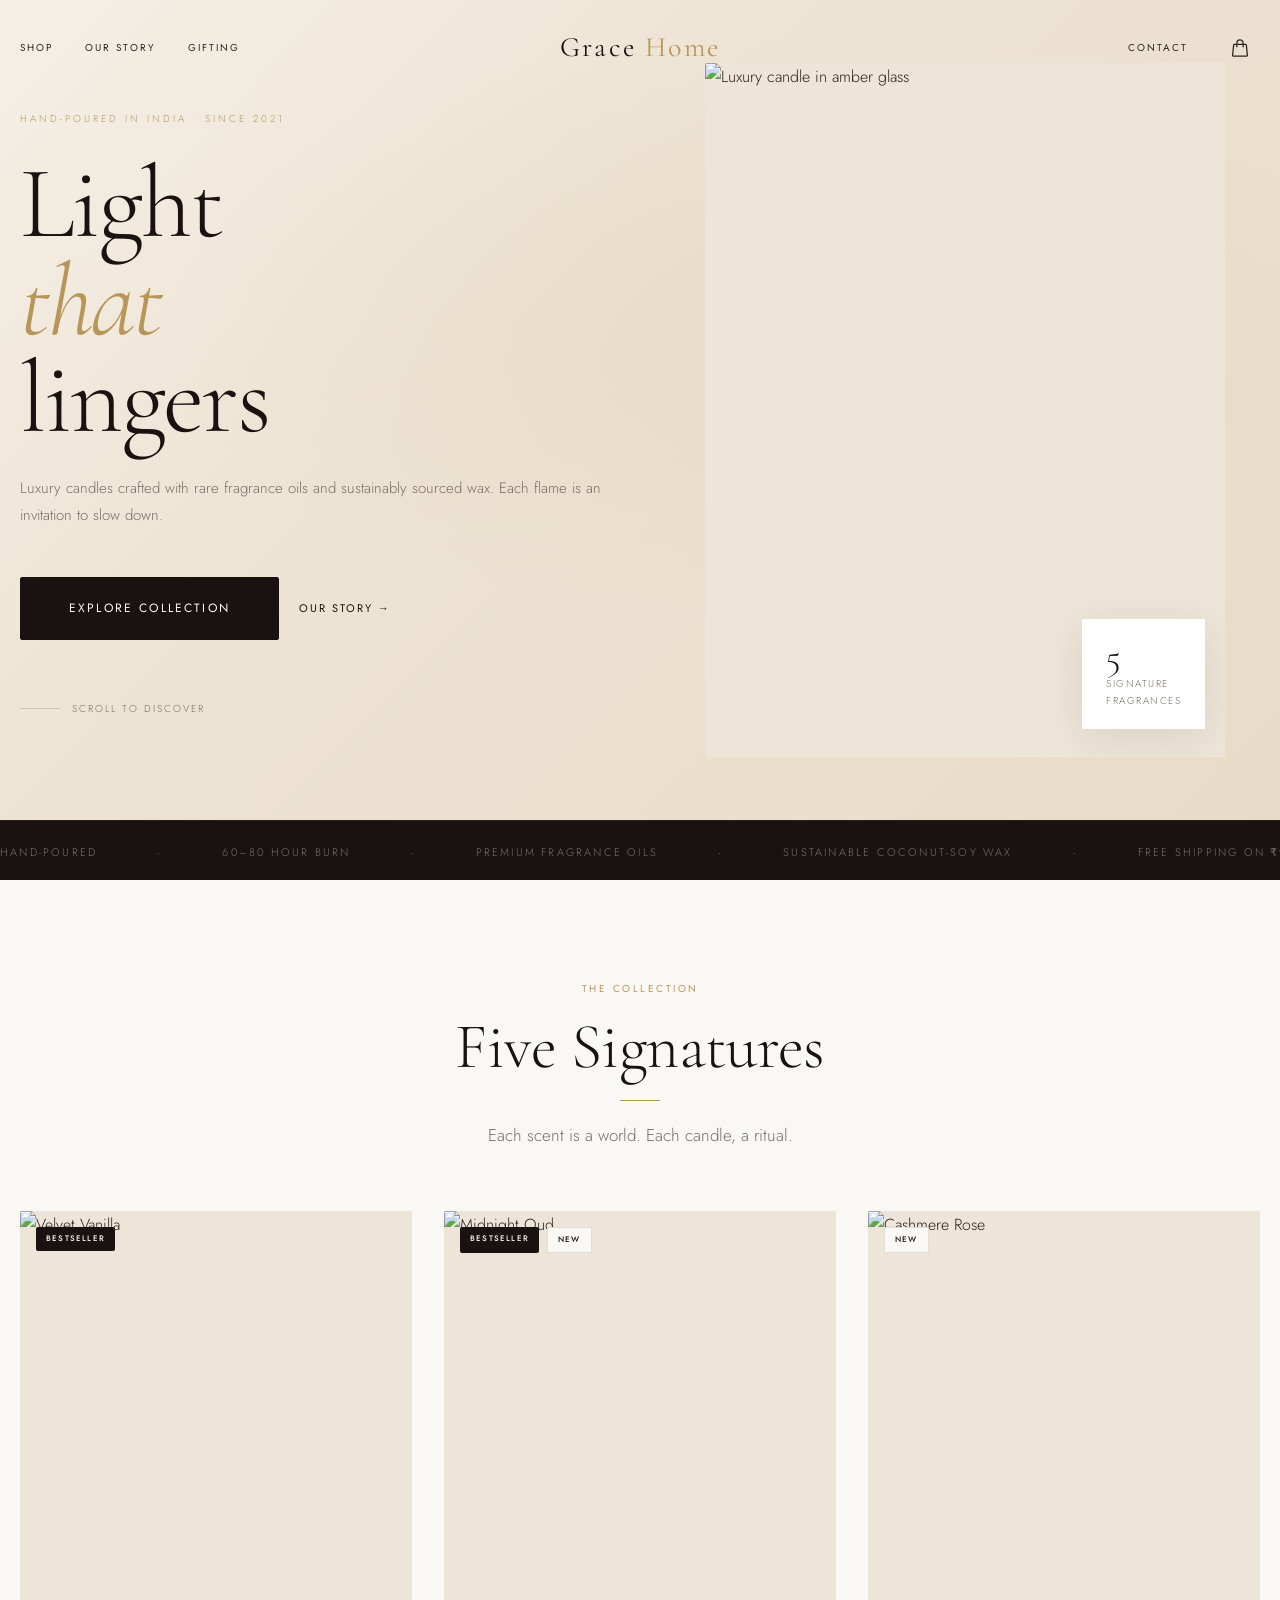
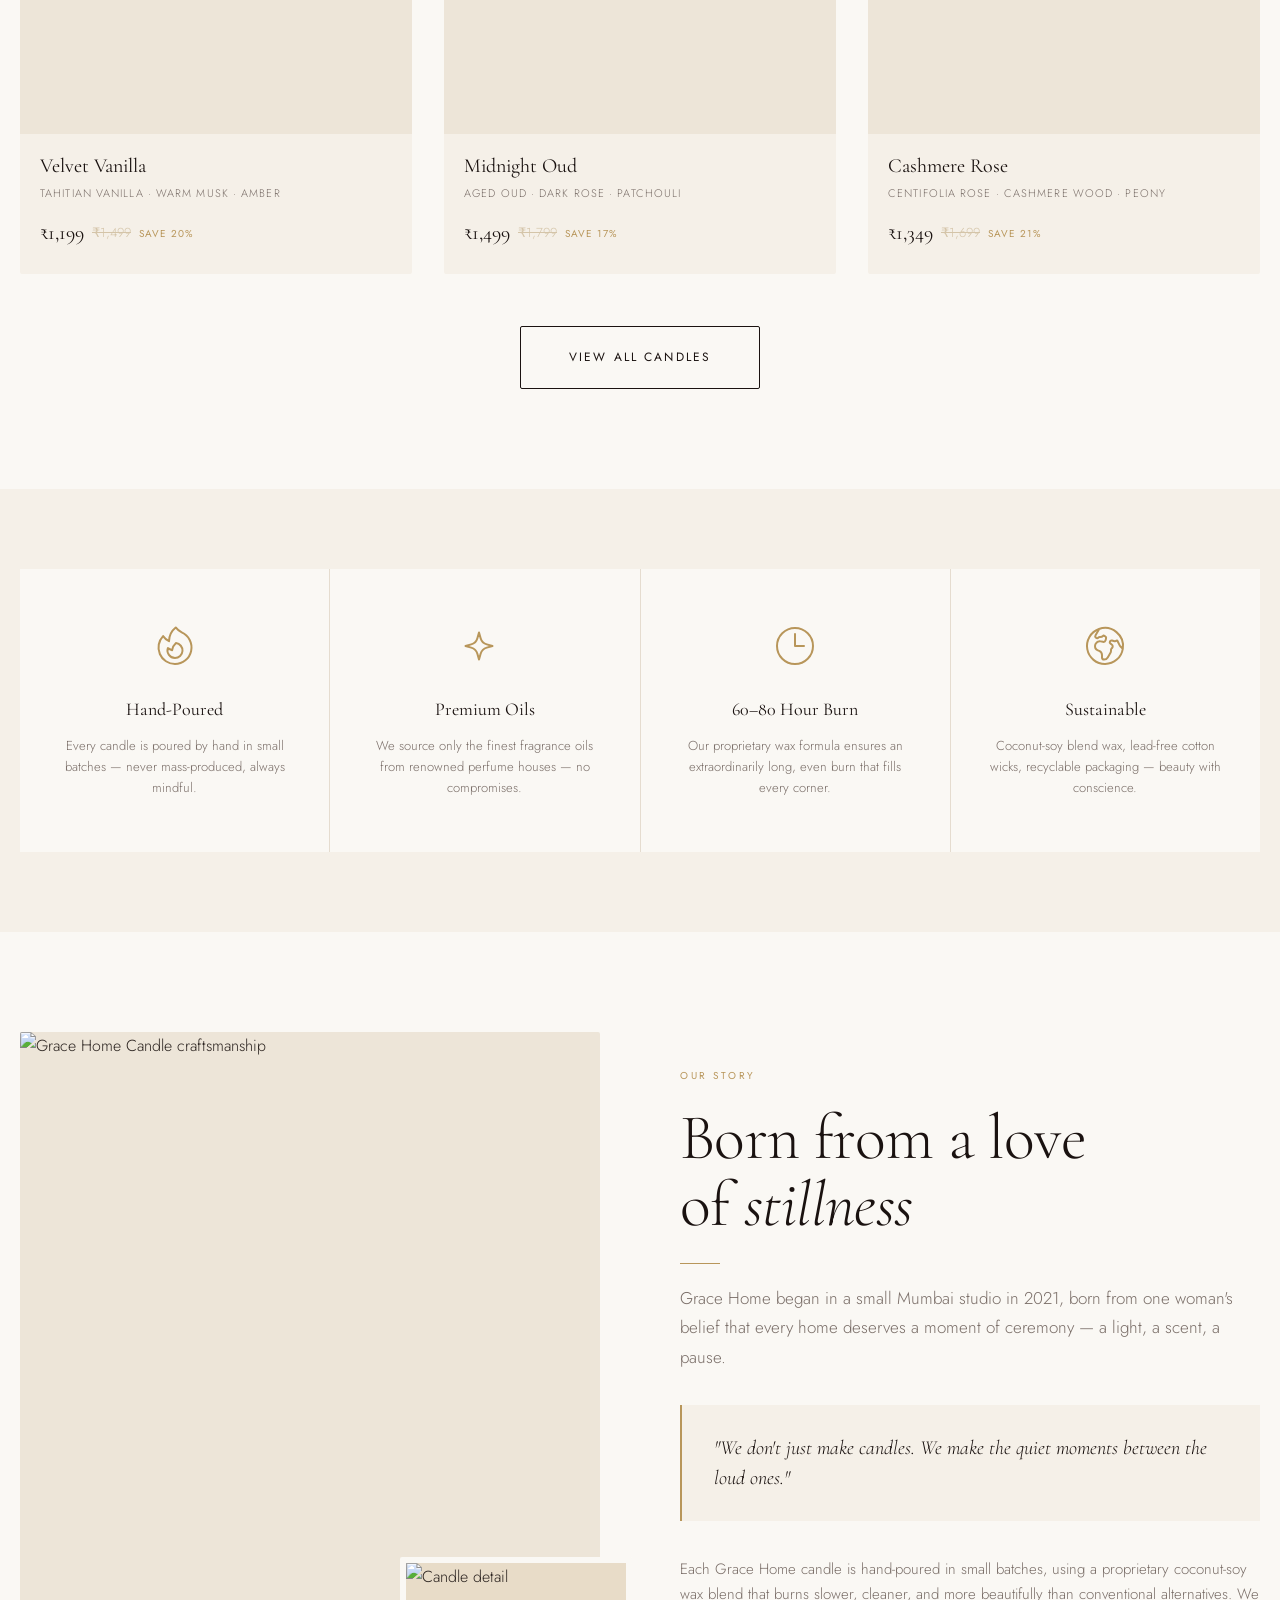
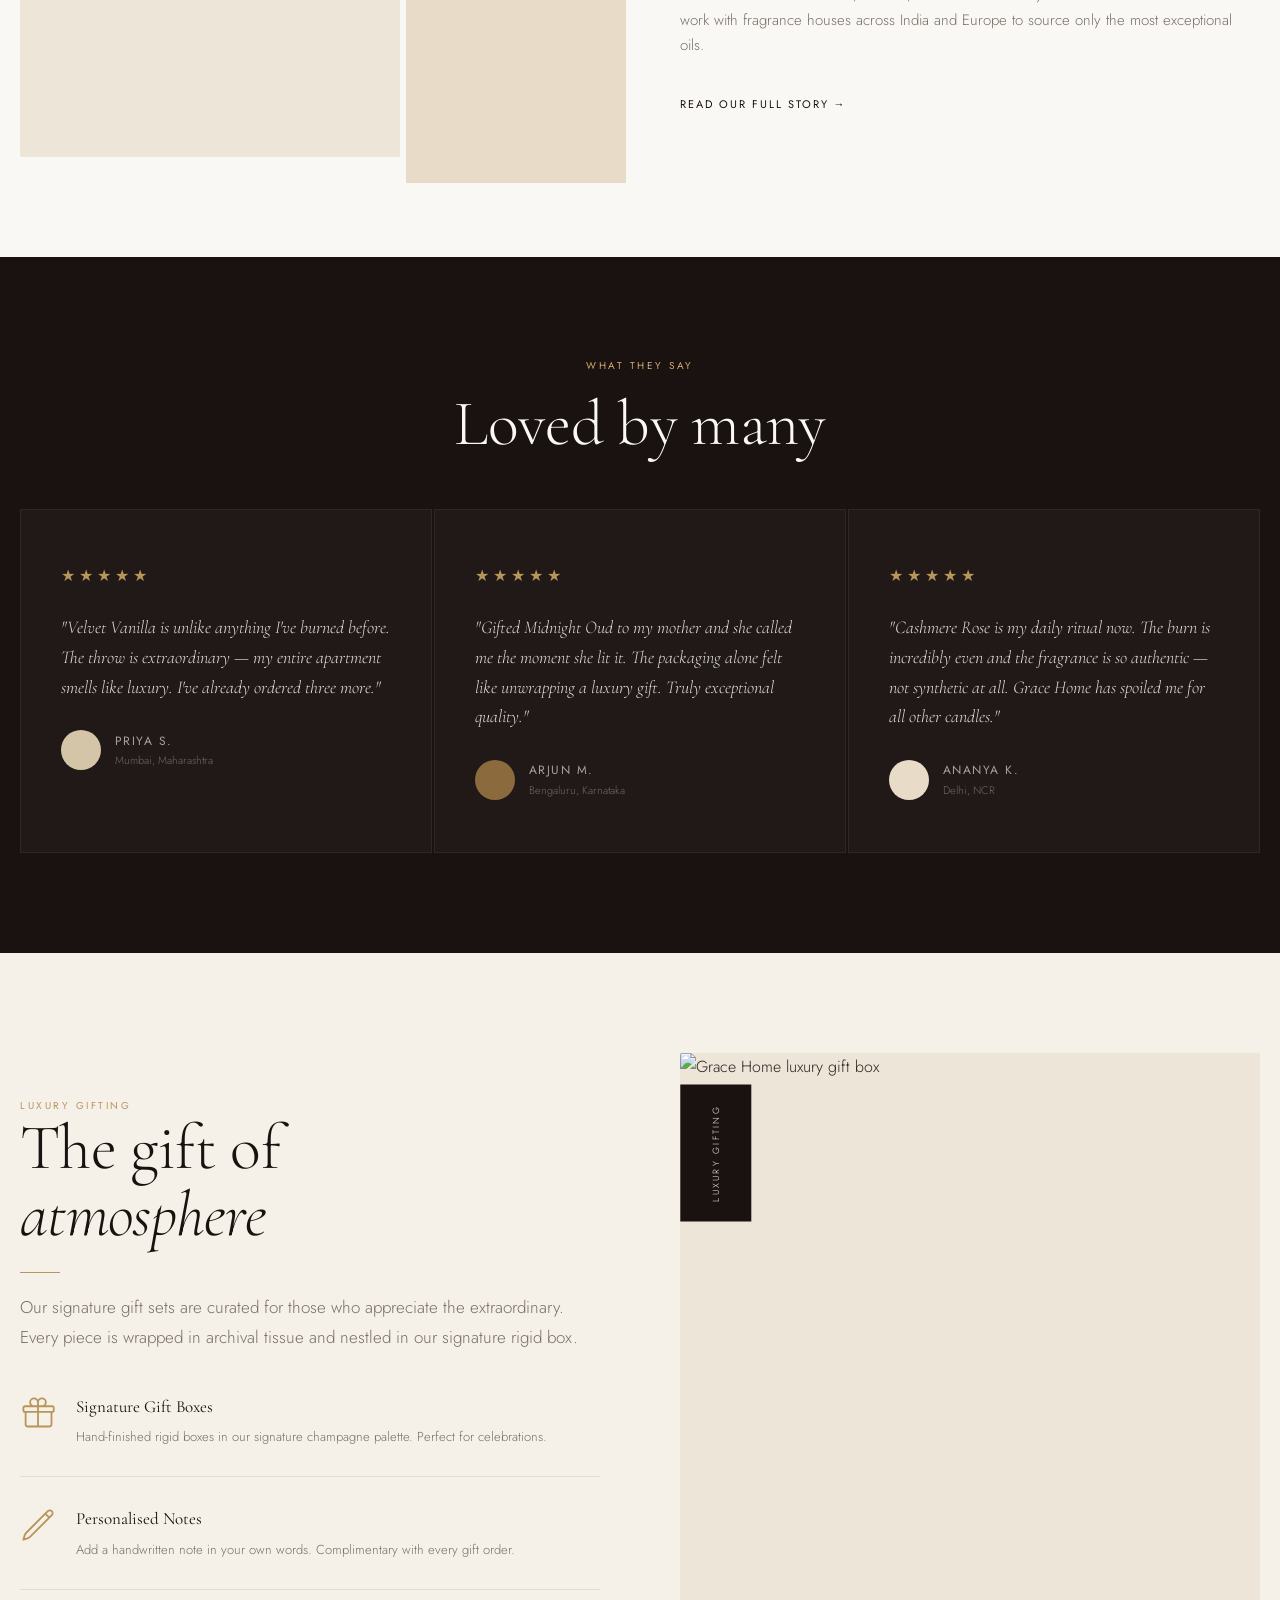
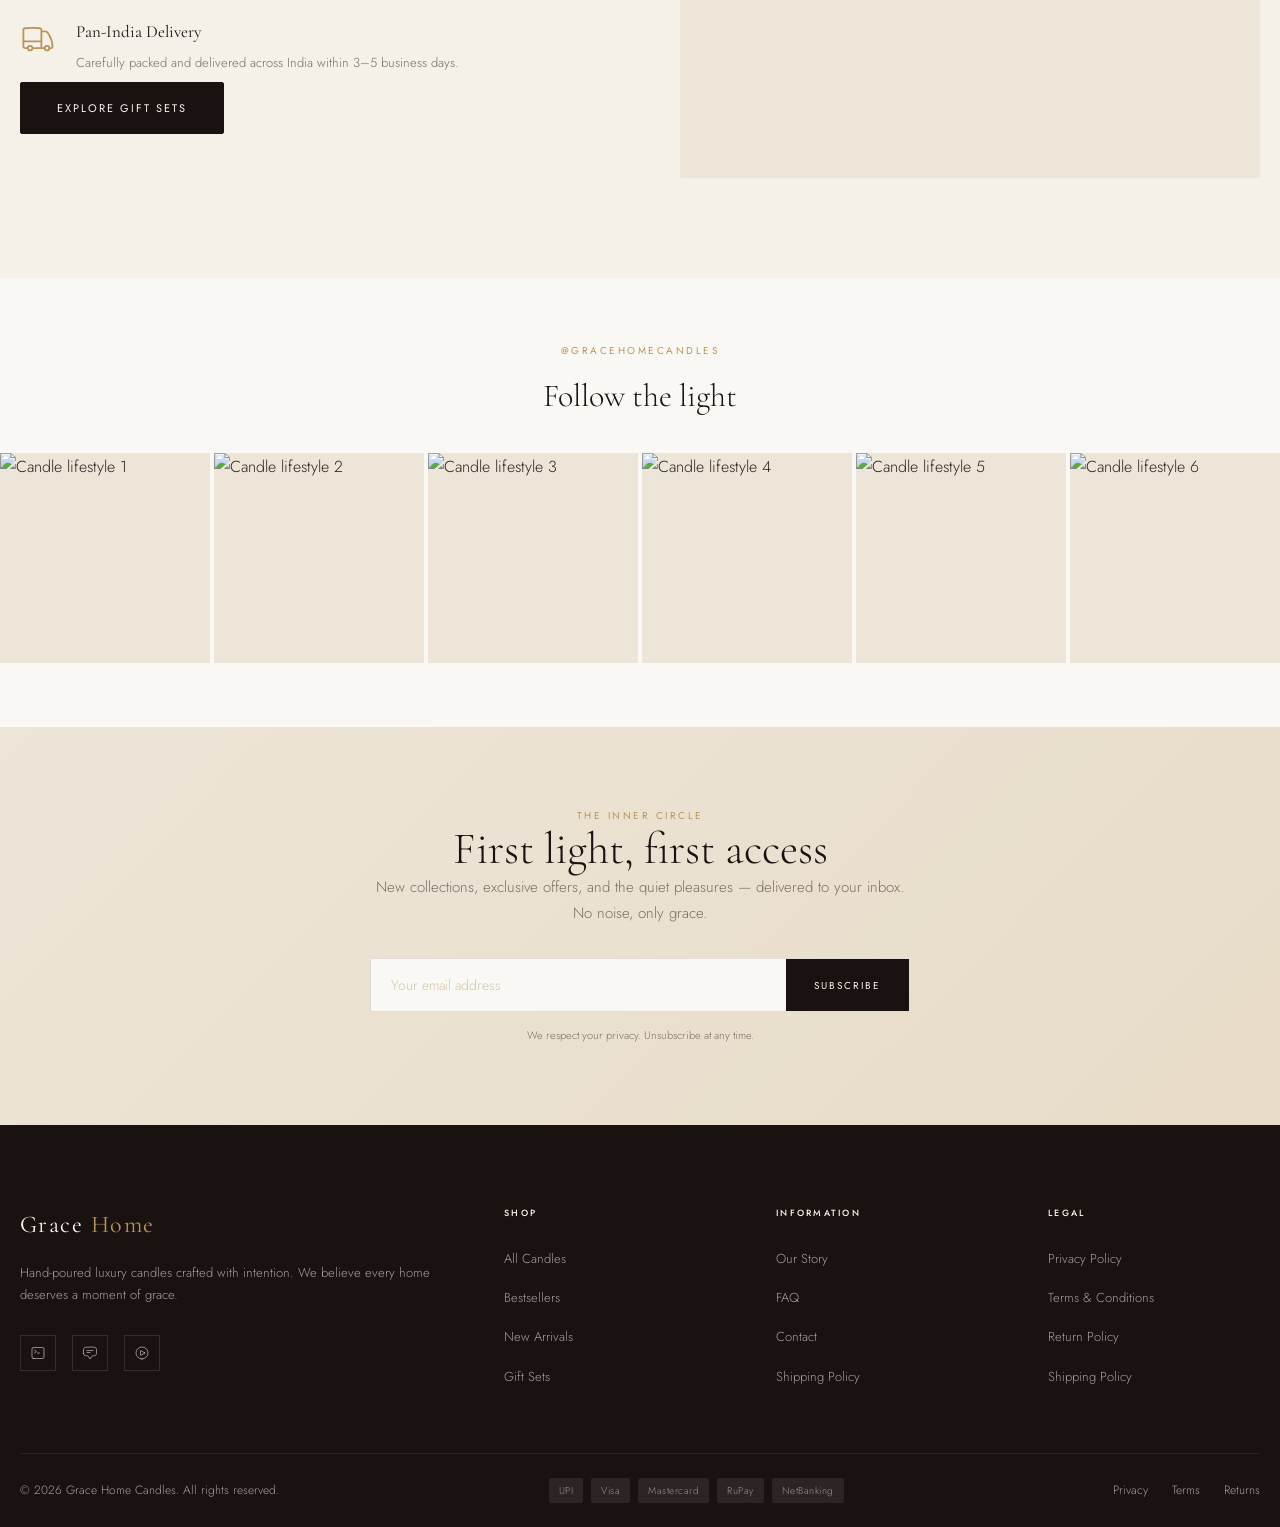
==== commit 27b1a404: "new" ====
--- a/index.html
+++ b/index.html
@@ -63,12 +63,11 @@
 
 <!-- Mobile Navigation -->
 <nav id="mobile-nav" class="mobile-nav" aria-label="Mobile navigation" aria-hidden="true">
-  <button id="mobile-nav-close" class="mobile-nav-close" aria-label="Close menu">✕</button>
-  <a href="index.html" class="mobile-nav-link">Home</a>
-  <a href="pages/shop.html" class="mobile-nav-link">Shop</a>
-  <a href="pages/about.html" class="mobile-nav-link">Our Story</a>
-  <a href="pages/gifting.html" class="mobile-nav-link">Gifting</a>
-  <a href="pages/contact.html" class="mobile-nav-link">Contact</a>
+  <a href="index.html" class="mobile-nav-link" style="--i:1">Home</a>
+  <a href="pages/shop.html" class="mobile-nav-link" style="--i:2">Shop</a>
+  <a href="pages/about.html" class="mobile-nav-link" style="--i:3">Our Story</a>
+  <a href="pages/gifting.html" class="mobile-nav-link" style="--i:4">Gifting</a>
+  <a href="pages/contact.html" class="mobile-nav-link" style="--i:5">Contact</a>
 </nav>
 
 <!-- Site Header -->
@@ -136,14 +135,15 @@
 </section>
 
 <!-- ── MARQUEE / TICKER ──────────────────────────────── -->
-<div style="background:var(--espresso);padding:14px 0;overflow:hidden;white-space:nowrap" aria-hidden="true">
-  <div style="display:inline-flex;gap:60px;animation:marquee 30s linear infinite;font-size:10px;letter-spacing:0.22em;text-transform:uppercase;color:rgba(255,255,255,0.5)">
+<div class="marquee-container" aria-hidden="true">
+  <div class="marquee-content">
     <span>Hand-poured</span><span style="color:var(--gold)">·</span>
     <span>60–80 Hour Burn</span><span style="color:var(--gold)">·</span>
     <span>Premium Fragrance Oils</span><span style="color:var(--gold)">·</span>
     <span>Sustainable Coconut-Soy Wax</span><span style="color:var(--gold)">·</span>
     <span>Free Shipping on ₹999+</span><span style="color:var(--gold)">·</span>
     <span>Luxury Gift Packaging</span><span style="color:var(--gold)">·</span>
+    <!-- Duplicated for seamless loop -->
     <span>Hand-poured</span><span style="color:var(--gold)">·</span>
     <span>60–80 Hour Burn</span><span style="color:var(--gold)">·</span>
     <span>Premium Fragrance Oils</span><span style="color:var(--gold)">·</span>
@@ -152,9 +152,6 @@
     <span>Luxury Gift Packaging</span>
   </div>
 </div>
-<style>
-@keyframes marquee { from { transform: translateX(0); } to { transform: translateX(-50%); } }
-</style>
 
 <!-- ── FEATURED COLLECTION ───────────────────────────── -->
 <section class="section-pad" id="collection" aria-labelledby="collection-title">
--- a/css/main.css
+++ b/css/main.css
@@ -26,13 +26,13 @@
   --font-sans:    'Jost', 'Helvetica Neue', Arial, sans-serif;
   --transition:   0.45s cubic-bezier(0.25,0.46,0.45,0.94);
   --transition-fast: 0.22s cubic-bezier(0.25,0.46,0.45,0.94);
-  --max-w:        1320px;
+  --max-w:        1400px;
   --radius:       2px;
 }
 
 /* ── Reset ── */
 *, *::before, *::after { box-sizing: border-box; margin: 0; padding: 0; }
-html { font-size: 16px; scroll-behavior: smooth; -webkit-text-size-adjust: 100%; }
+html { font-size: 16px; scroll-behavior: smooth; -webkit-text-size-adjust: 100%; overflow-x: hidden; width: 100%; }
 body {
   font-family: var(--font-sans);
   font-weight: 300;
@@ -40,6 +40,10 @@
   background: var(--ivory);
   line-height: 1.7;
   overflow-x: hidden;
+  width: 100%;
+  width: 100%;
+  max-width: 100vw;
+  min-height: 100%;
   -webkit-font-smoothing: antialiased;
 }
 img { max-width: 100%; height: auto; display: block; }
@@ -49,8 +53,8 @@
 input, textarea, select { font-family: var(--font-sans); }
 
 /* ── Utility ── */
-.container { width: 100%; max-width: var(--max-w); margin: 0 auto; padding: 0 24px; }
-.visually-hidden { position: absolute; width: 1px; height: 1px; overflow: hidden; clip: rect(0,0,0,0); white-space: nowrap; }
+.container { width: 100%; max-width: var(--max-w); margin: 0 auto; padding: 0 20px; box-sizing: border-box; }
+.visually-hidden { position: absolute; width: 1px; height: 1px; padding: 0; margin: -1px; overflow: hidden; clip: rect(0,0,0,0); border: 0; }
 .section-pad { padding: 100px 0; }
 .section-pad-sm { padding: 64px 0; }
 .text-center { text-align: center; }
@@ -188,27 +192,30 @@
 #site-header {
   position: fixed;
   top: 0; left: 0; right: 0;
-  z-index: 1000;
+  z-index: 1050;
   transition: background var(--transition), box-shadow var(--transition), padding var(--transition);
   padding: 24px 0;
+  background: transparent;
 }
 #site-header.scrolled {
-  background: rgba(250,248,244,0.95);
-  backdrop-filter: blur(16px);
-  -webkit-backdrop-filter: blur(16px);
+  background: rgba(250, 248, 244, 0.85);
+  backdrop-filter: saturate(180%) blur(20px);
+  -webkit-backdrop-filter: saturate(180%) blur(20px);
   box-shadow: var(--shadow-sm);
-  padding: 16px 0;
+  padding: 14px 0;
+  border-bottom: 1px solid rgba(184, 150, 90, 0.1);
 }
 .header-inner {
   display: grid;
   grid-template-columns: 1fr auto 1fr;
   align-items: center;
-  gap: 20px;
+  gap: 12px;
+  height: 100%;
 }
 .nav-logo {
   text-align: center;
   font-family: var(--font-serif);
-  font-size: 22px;
+  font-size: clamp(20px, 5vw, 28px);
   font-weight: 400;
   letter-spacing: 0.08em;
   color: var(--espresso);
@@ -246,13 +253,13 @@
   display: flex; align-items: center; justify-content: center;
   position: relative;
   color: var(--charcoal);
-  transition: color var(--transition-fast);
-}
-.nav-icon-btn:hover { color: var(--gold); }
+  transition: color var(--transition-fast), transform var(--transition-fast);
+}
+.nav-icon-btn:hover { color: var(--gold); transform: translateY(-1px); }
 .nav-icon-btn svg { width: 20px; height: 20px; stroke-width: 1.5; }
 .cart-count {
   position: absolute;
-  top: 2px; right: 2px;
+  top: 4px; right: 4px;
   width: 16px; height: 16px;
   background: var(--gold);
   color: var(--ivory);
@@ -260,45 +267,56 @@
   font-weight: 500;
   border-radius: 50%;
   display: flex; align-items: center; justify-content: center;
+  pointer-events: none;
   display: none;
 }
 .cart-count.visible { display: flex; }
+
 .hamburger {
   display: none;
   flex-direction: column;
-  gap: 5px;
+  gap: 6px;
   padding: 8px;
   cursor: pointer;
-}
+  transition: opacity 0.3s;
+  z-index: 1101;
+}
+.hamburger:hover { background: var(--cream); }
 .hamburger span {
   display: block;
-  width: 22px;
-  height: 1px;
+  width: 24px;
+  height: 1.5px;
   background: var(--charcoal);
-  transition: var(--transition);
-}
+  transition: transform 0.4s cubic-bezier(0.4, 0, 0.2, 1), opacity 0.3s;
+}
+
+/* Hamburger States */
+.hamburger.active span:nth-child(1) { transform: translateY(7.5px) rotate(45deg); }
+.hamburger.active span:nth-child(2) { opacity: 0; }
+.hamburger.active span:nth-child(3) { transform: translateY(-7.5px) rotate(-45deg); }
 
 /* ── Mobile Nav ── */
 .mobile-nav {
   position: fixed;
   inset: 0;
-  background: var(--ivory);
+  background: rgba(250, 248, 244, 0.98);
+  backdrop-filter: blur(10px);
   z-index: 1100;
   display: flex;
   flex-direction: column;
   align-items: center;
   justify-content: center;
-  gap: 32px;
-  transform: translateX(100%);
-  transition: transform var(--transition);
-}
-.mobile-nav.open { transform: translateX(0); }
+  gap: 24px;
+  opacity: 0;
+  visibility: hidden;
+  transition: opacity 0.5s ease, visibility 0.5s ease;
+}
+.mobile-nav.open {
+  opacity: 1;
+  visibility: visible;
+}
 .mobile-nav-close {
-  position: absolute;
-  top: 28px; right: 24px;
-  font-size: 24px;
-  color: var(--charcoal);
-  padding: 8px;
+  display: none; /* Handled by hamburger now */
 }
 .mobile-nav-link {
   font-family: var(--font-serif);
@@ -306,17 +324,40 @@
   font-weight: 300;
   color: var(--espresso);
   letter-spacing: 0.02em;
-  transition: color var(--transition-fast);
-}
-.mobile-nav-link:hover { color: var(--gold); }
+  transition: color var(--transition-fast), transform var(--transition-fast);
+  transform: translateY(20px);
+  opacity: 0;
+}
+.mobile-nav.open .mobile-nav-link { transform: translateY(0); opacity: 1; transition-delay: calc(0.1s * var(--i)); }
+.mobile-nav-link:hover { color: var(--gold); transform: scale(1.05); }
+
+/* ── Marquee ── */
+.marquee-container {
+  background: var(--espresso);
+  padding: 16px 0;
+  overflow: hidden; /* Replaced clip for wider mobile support */
+  max-width: 100%;
+  white-space: nowrap;
+  border-top: 1px solid rgba(255,255,255,0.05);
+}
+.marquee-content {
+  display: inline-flex;
+  gap: 60px;
+  animation: marquee 50s linear infinite;
+  font-size: 11px;
+  letter-spacing: 0.2em;
+  text-transform: uppercase;
+  color: rgba(255,255,255,0.4);
+}
+@keyframes marquee { from { transform: translateX(0); } to { transform: translateX(-50%); } }
 
 /* ── Hero ── */
 .hero {
-  min-height: 100vh;
+  min-height: calc(100vh - 80px);
   display: flex;
-  align-items: flex-end;
+  align-items: center;
   position: relative;
-  overflow: hidden;
+  overflow: clip;
   background: var(--cream);
 }
 .hero-bg {
@@ -333,7 +374,7 @@
 .hero-content {
   position: relative;
   z-index: 2;
-  padding: 120px 0 80px;
+  padding: 140px 0 80px;
   width: 100%;
 }
 .hero-grid {
@@ -357,7 +398,7 @@
   font-weight: 300;
   line-height: 1.8;
   color: var(--muted);
-  max-width: 380px;
+  max-width: 100%;
   margin-bottom: 48px;
 }
 .hero-cta { display: flex; gap: 20px; flex-wrap: wrap; align-items: center; }
@@ -372,7 +413,7 @@
   aspect-ratio: 3/4;
   background: var(--cashmere);
   position: relative;
-  overflow: hidden;
+  overflow: clip;
   border-radius: var(--radius);
 }
 .hero-image-wrap img {
@@ -385,8 +426,8 @@
 .hero-badge {
   position: absolute;
   bottom: 28px;
-  right: -20px;
-  background: var(--ivory);
+  right: 20px; 
+  background: white;
   padding: 20px 24px;
   box-shadow: var(--shadow-md);
 }
@@ -528,6 +569,7 @@
   background: var(--ivory);
   padding: 52px 36px;
   text-align: center;
+  border: 1px solid transparent;
   transition: background var(--transition);
 }
 .feature-item:hover { background: var(--cream); }
@@ -678,15 +720,17 @@
 .gifting-image {
   aspect-ratio: 4/5;
   background: var(--cashmere);
-  overflow: hidden;
+  overflow: clip;
   border-radius: var(--radius);
   position: relative;
 }
 .gifting-image img { width: 100%; height: 100%; object-fit: cover; }
 .gifting-tag {
   position: absolute;
-  top: 32px; left: -20px;
+  top: 32px; 
+  left: 0;
   background: var(--espresso);
+  z-index: 5;
   color: var(--ivory);
   padding: 20px 28px;
   writing-mode: vertical-rl;
@@ -844,16 +888,19 @@
 .cart-drawer {
   position: fixed;
   top: 0; right: 0; bottom: 0;
-  width: 420px;
-  max-width: 100vw;
+  width: 100%;
+  max-width: 400px;
   background: var(--ivory);
   z-index: 1300;
-  transform: translateX(100%);
+  right: 0;
+  transform: translateX(105%); /* Ensure no sub-pixel bleed */
+  visibility: hidden;
+  opacity: 0;
   transition: transform var(--transition);
   display: flex;
   flex-direction: column;
 }
-.cart-drawer.open { transform: translateX(0); }
+.cart-drawer.open { transform: translateX(0); visibility: visible; }
 .cart-header {
   padding: 28px 32px;
   border-bottom: 1px solid var(--border);
@@ -1112,11 +1159,14 @@
 /* ── Toast ── */
 .toast-container {
   position: fixed;
-  bottom: 32px; right: 32px;
+  bottom: 24px; right: 24px;
   z-index: 2000;
   display: flex; flex-direction: column; gap: 12px;
+  pointer-events: none;
+  max-width: 320px;
 }
 .toast {
+  pointer-events: auto;
   background: var(--espresso);
   color: var(--ivory);
   padding: 16px 24px;
@@ -1125,11 +1175,12 @@
   letter-spacing: 0.05em;
   box-shadow: var(--shadow-lg);
   transform: translateX(120%);
-  transition: transform var(--transition);
-  max-width: 320px;
+  visibility: hidden;
+  transition: transform 0.6s cubic-bezier(0.23, 1, 0.32, 1), visibility 0.6s;
+  max-width: 100%;
   border-left: 3px solid var(--gold);
 }
-.toast.show { transform: translateX(0); }
+.toast.show { transform: translateX(0); visibility: visible; }
 .toast.success { border-left-color: #6B9E7A; }
 .toast.error { border-left-color: #C0665A; }
 
@@ -1270,17 +1321,22 @@
   .instagram-grid { grid-template-columns: repeat(4, 1fr); }
 }
 @media (max-width: 768px) {
+  #site-header { padding: 16px 0; }
+  .nav-logo { font-size: clamp(18px, 4.5vw, 22px); grid-column: 2; }
   .section-pad { padding: 64px 0; }
   .nav-left, .nav-right > .nav-link { display: none; }
   .hamburger { display: flex; }
-  .header-inner { grid-template-columns: 1fr auto 1fr; }
-  .nav-right { gap: 8px; }
+  .header-inner { grid-template-columns: 44px 1fr auto; } /* Prevent grid-push overflow */
+  .nav-right { gap: 8px; grid-column: 3; }
   .products-grid { grid-template-columns: 1fr 1fr; gap: 16px; }
   .products-grid-4 { grid-template-columns: 1fr 1fr; }
   .features-grid { grid-template-columns: 1fr 1fr; }
   .instagram-grid { grid-template-columns: repeat(3, 1fr); }
   .footer-grid { grid-template-columns: 1fr; gap: 36px; }
-  .cart-drawer { width: 100vw; }
+  .cart-drawer { width: 100%; max-width: 100%; border-left: none; }
+  .gifting-tag { left: 0; top: 0; writing-mode: horizontal-tb; transform: none; padding: 10px 18px; position: relative; width: fit-content; margin: 0 0 16px 0; font-size: 10px; }
+  .gifting-image { overflow: clip; border-radius: 2px; }
+  .toast-container { width: 100%; bottom: 20px; right: 0; padding: 0 20px; box-sizing: border-box; }
   .product-assurances { flex-wrap: wrap; gap: 16px; }
   .form-row { grid-template-columns: 1fr; }
   .newsletter-form { flex-direction: column; }
